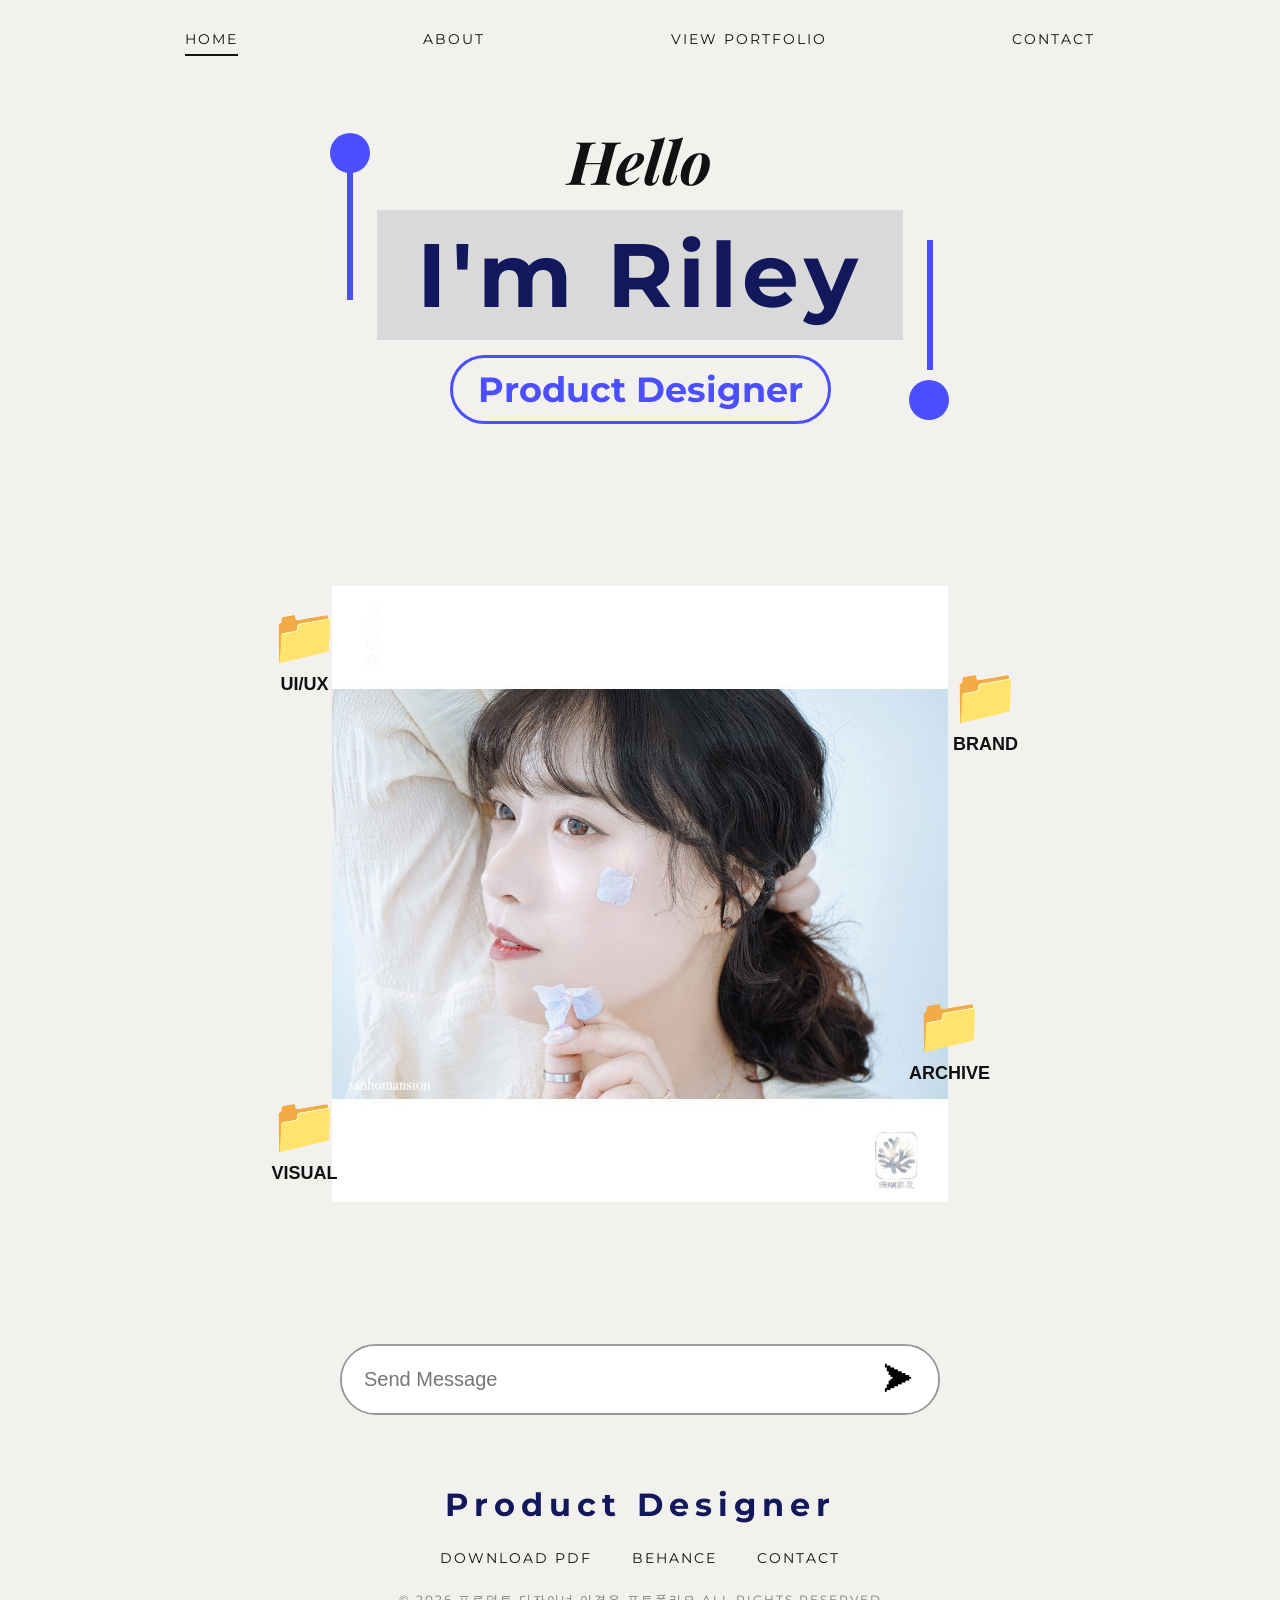
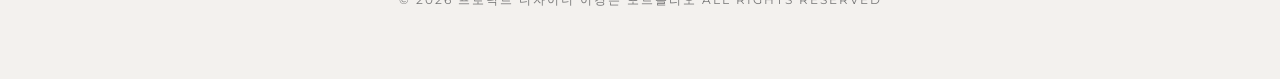
==== index.html @ fd516cf4 "Update index.html" ====
<!-- index.html -->
<!DOCTYPE html>
<html lang="ko">
<head>
    <meta charset="UTF-8" />
    <meta name="viewport" content="width=device-width, initial-scale=1.0"/>
    <title>이경은 Portfolio</title>
    <link rel="stylesheet" href="style.css"/>
</head>
<body>

    <header class="navbar">
        <a href="index.html" class="active">HOME</a>
        <a href="about.html">ABOUT</a>
        <a href="https://fig.page/PcxB1cG" target="_blank" rel="noopener noreferrer">VIEW PORTFOLIO</a>
        <a href="mailto:k.eun2050@gmail.com">CONTACT</a>
    </header>

    <main class="hero">

        <!-- 타이틀 -->
        <section class="title-wrap">
            <!-- 움직이는 데코 -->
            <div class="floating circle left"></div>
            <div class="floating circle right"></div>
            <h2>Hello</h2>

            <div class="motion-wrapper">

                <div class="beauty-motion">
                    <div class="line left-line"></div>
                    <div class="beauty-box">
                        <h1>I'm Riley</h1>
                    </div>
                    <div class="line right-line"></div>
                </div>
            </div>

        <div class="woman-tag">Product Designer</div>
        </section>

    <!-- 메인 이미지 -->
    <section class="image-area">
        <div class=""></div>

        <img src="imgs/kylie.jpeg" alt="Riley" class="main-model"/>

    <!-- 버튼들 -->
        <button class="folder folder1" onclick="location.href='uiux.html'">
            📁 <span>UI/UX</span>
        </button>

      <button class="folder folder2" onclick="location.href='brand.html'">
        📁 <span>BRAND</span>
      </button>

      <button class="folder folder3" onclick="location.href='visual.html'">
        📁 <span>VISUAL</span>
      </button>

      <button class="folder folder4" onclick="location.href='archive.html'">
        📁 <span>ARCHIVE</span>
      </button>
    </section>

    <!-- 메세지 -->
    <div class="message-box">
      <input type="text" placeholder="Send Message"/>
      <button>➤</button>
    </div>

  </main>
  <!-- FOOTER -->
    <footer class="footer">

        <div class="footer-logo">
            Product Designer
        </div>

        <div class="footer-menu">
            <a href="./files/leekyoungeun-design-portfolio2026.pdf" download>DOWNLOAD PDF</a>
            <a href="https://www.behance.net/kyoungeunlee4">BEHANCE</a>
            <a href="mailto:k.eun2050@gmail.com">CONTACT</a>
        </div>

        <p class="copyright">
            © 2026 프로덕트 디자이너 이경은 포트폴리오 ALL RIGHTS RESERVED
        </p>

    </footer>

  <script src="script.js"></script>
</body>
</html>
---- style.css ----
/* style.css */
@import url('https://fonts.googleapis.com/css2?family=Montserrat:wght@300;400;600;700&family=Playfair+Display:wght@600&display=swap');

*{
    margin:0;
    padding:0;
    box-sizing:border-box;
}

body{
    background:#f3f1ee;
    font-family:'Montserrat',sans-serif;
    overflow-x:hidden;
    color:#111;
}

/* =========================
    NAVBAR
========================= */

.navbar{
    width:100%;
    display:flex;
    justify-content:space-around;
    padding:30px 0;
    position:fixed;
    top:0;
    z-index:100;
    background:transparent;
    flex-wrap: nowrap;
    justify-content: space-evenly;
}

.navbar a{
  text-decoration:none;
  color:#111;
  font-size:14px;
  letter-spacing:2px;
  position:relative;
}

.navbar .active::after{
  content:'';
  position:absolute;
  width:100%;
  height:2px;
  background:#111;
  left:0;
  bottom:-8px;
}

/* =========================
    HERO
========================= */

.hero{
    width:100%;
    min-height:100vh;
    padding-top:120px;
    display:flex;
    flex-direction:column;
    align-items:center;
    }

/* =========================
   TITLE
========================= */

.title-wrap{
    position:relative;
    text-align:center;
    }

.title-wrap h2{
    font-family:'Playfair Display',serif;
    font-size:60px;
    font-style:italic;
    margin-bottom:10px;
    }

/* =========================
    MOTION
========================= */

.motion-wrapper{
    position:relative;
    display:flex;
    justify-content:center;
    align-items:center;
    }

.beauty-motion{
    position:relative;
    transition:
    transform .15s linear;
    will-change:transform;
    }

.beauty-box{
  background:#d9d9d9;
  padding:10px 40px;
  position:relative;
  z-index:2;
}

.beauty-box h1{
  font-size:90px;
  color:#12185c;
  letter-spacing:5px;
}

/* 라인 */

.line{
  position:absolute;
  width:6px;
  background:#4b4fff;
  z-index:1;
}

.left-line{
  height:130px;
  left:-30px;
  top:-40px;
}

.right-line{
  height:130px;
  right:-30px;
  top:30px;
}

/* 원 */

.circle{
  width:40px;
  height:40px;
  border-radius:50%;
  background:#4b4fff;
  position:absolute;
  z-index:0;

  animation:floatCircle 4s ease-in-out infinite;
}

.left{
  top:13px;
  left:-47px;
}

.right{
  bottom:4px;
  right:-46px;
}

/* 둥둥 애니메이션 */

@keyframes floatCircle{

  0%{
    transform:translateY(0px);
  }

  50%{
    transform:translateY(-12px);
  }

  100%{
    transform:translateY(0px);
  }
}

.woman-tag{
  margin-top:15px;
  display:inline-block;
  border:3px solid #4b4fff;
  border-radius:40px;
  padding:10px 25px;
  color:#4b4fff;
  font-weight:700;
  font-size:35px;
}

/* =========================
   IMAGE AREA
========================= */

.image-area{
  position:relative;
  margin-top:60px;

  width:700px;
  height:820px;

  display:flex;
  justify-content:center;
  align-items:center;
}

/* 프레임 */

.frame{
  position:absolute;

  width:100%;
  height:100%;

  border:4px solid #111;

  z-index:1;
}

/* 이미지 */

.main-model{
  position:relative;

  width:88%;
  height:88%;

  object-fit:contain;

  z-index:2;

  pointer-events:none;
}

/* =========================
   FOLDER BUTTONS
========================= */

.folder{
  position:absolute;
  background:transparent;
  border:none;
  font-size:55px;
  cursor:pointer;
  transition:0.3s;
  z-index:10;
}

.folder span{
  display:block;
  font-size:18px;
  margin-top:5px;
  color:#111;
  font-weight:600;
}

.folder:hover{
  transform:scale(1.1) rotate(-5deg);
}

/* 위치 */
.folder1{
  top:120px;
  left:-20px;
}

.folder2{
  top:180px;
  right:-30px;
}

.folder3{
  bottom:120px;
  left:-20px;
}

.folder4{
  bottom:220px;
  right:0;
}

/* =========================
   MESSAGE BOX
========================= */

.message-box{
  margin-top:40px;
  width:600px;
  border:2px solid #999;
  border-radius:50px;
  overflow:hidden;
  display:flex;
  background:white;
}

.message-box input{
  flex:1;
  border:none;
  padding:22px;
  font-size:20px;
  outline:none;
}

.message-box button{
  width:80px;
  border:none;
  background:white;
  font-size:30px;
  cursor:pointer;
}

/* =========================
   BOTTOM SPACE
========================= */

.bottom-space{
  height:180px;
}

/* =========================
   FOOTER
========================= */

.footer{
  width:100%;
  padding:70px 30px;
  /*border-top:1px solid #d7d7d7;
  background:#ece9e4;*/

  display:flex;
  flex-direction:column;
  align-items:center;
  justify-content:center;

  gap:25px;
}

.footer-logo{
  font-size:32px;
  font-weight:700;
  letter-spacing:6px;
  color:#12185c;
}

.footer-menu{
  display:flex;
  gap:40px;
}

.footer-menu a{
  text-decoration:none;
  color:#111;
  font-size:14px;
  letter-spacing:2px;
  transition:.3s;
}

.footer-menu a:hover{
  color:#4b4fff;
}

.copyright{
  font-size:12px;
  letter-spacing:2px;
  color:#777;
}


/* =========================
   MOBILE
========================= */

@media(max-width:768px){

  .beauty-box h1{
    font-size:50px;
  }

  .woman-tag{
    font-size:22px;
  }

  .image-area{
    width:95%;
    height:750px;
  }

  .main-model{
    width:90%;
  }

  .message-box{
    width:90%;
  }

  .folder{
    font-size:42px;
  }

  .folder span{
    font-size:14px;
  }
    .footer-logo{
    font-size:22px;
    text-align:center;
  }

  .footer-menu{
    flex-direction:column;
    gap:15px;
    align-items:center;
  }

  .bottom-space{
    height:120px;
  }
}
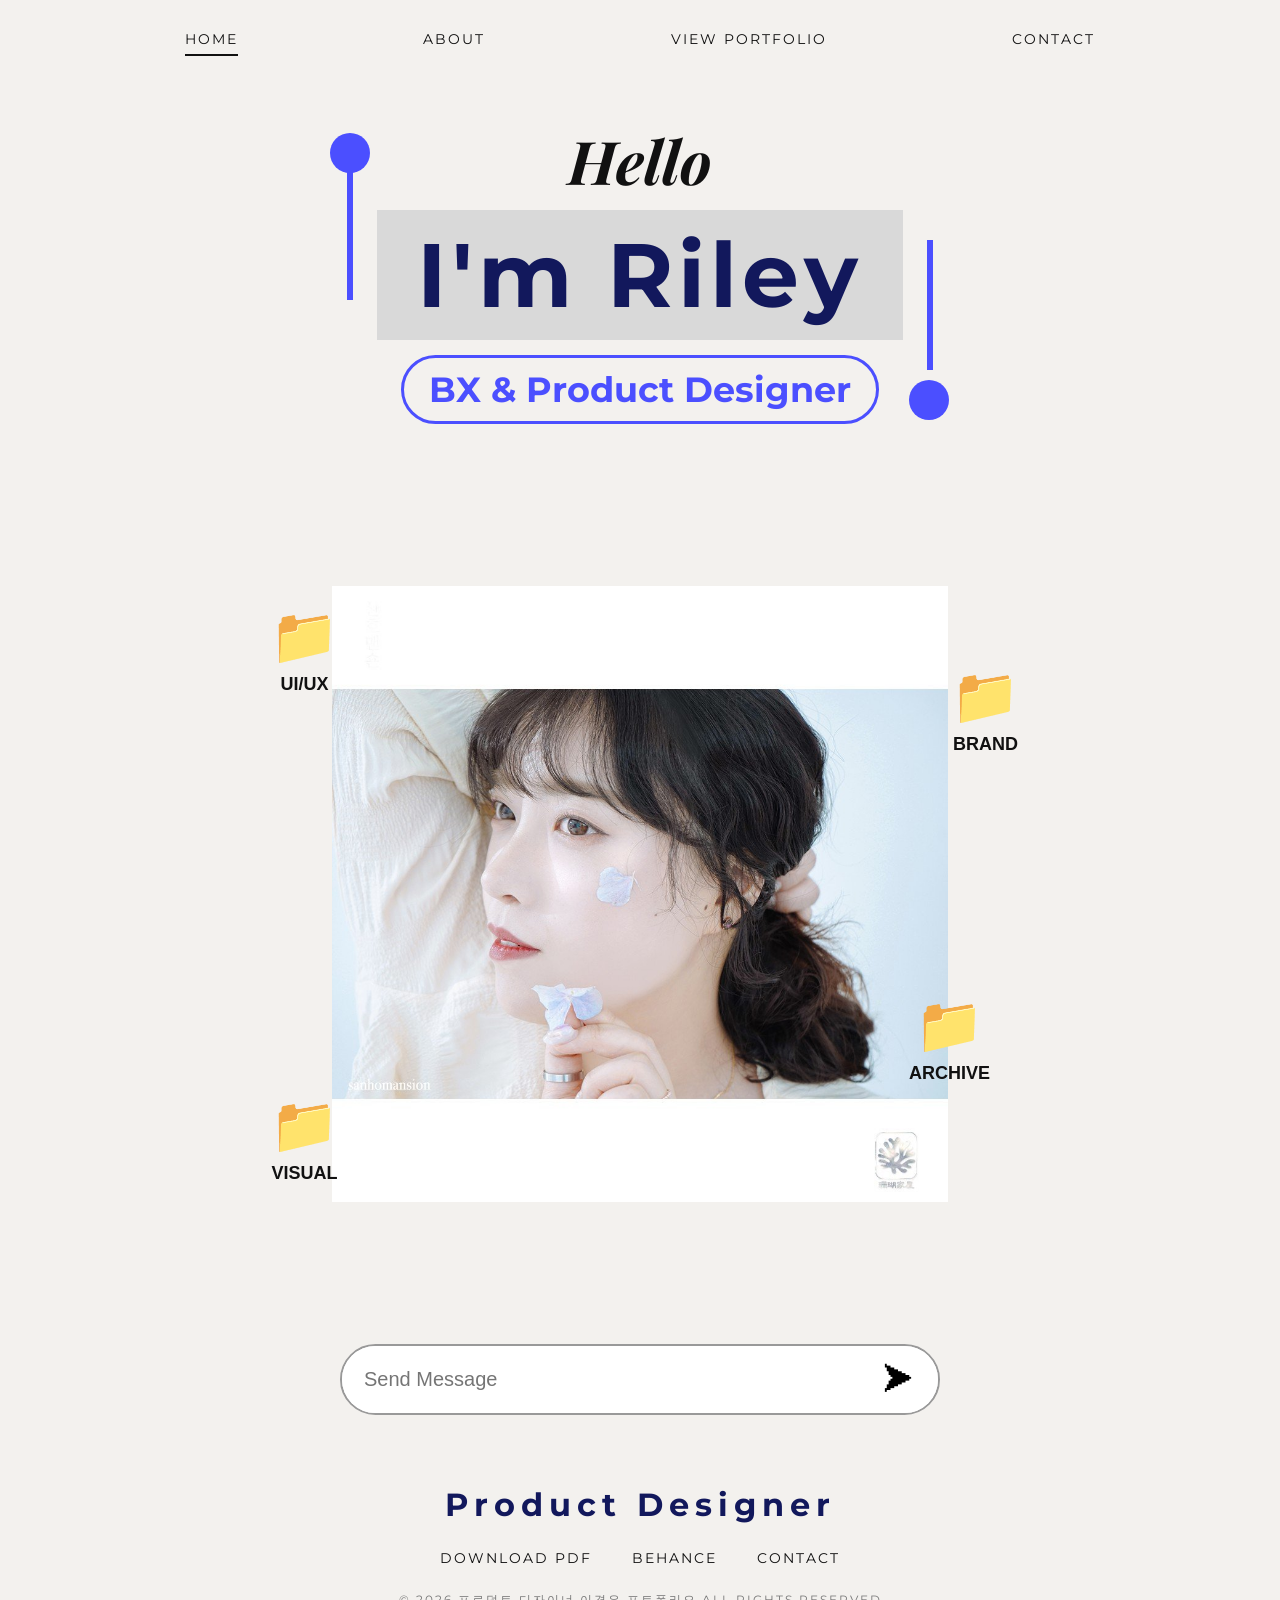
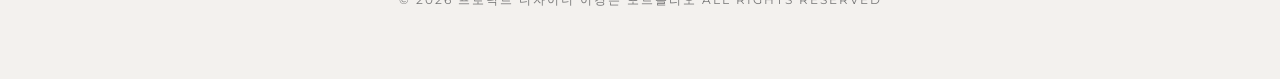
==== commit f5e08229: "Update index.html" ====
--- a/index.html
+++ b/index.html
@@ -36,7 +36,7 @@
                 </div>
             </div>
 
-        <div class="woman-tag">Product Designer</div>
+        <div class="woman-tag">BX & Product Designer</div>
         </section>
 
     <!-- 메인 이미지 -->
@@ -78,7 +78,7 @@
         </div>
 
         <div class="footer-menu">
-            <a href="./files/leekyoungeun-design-portfolio2026.pdf" download>DOWNLOAD PDF</a>
+            <a href="files/leekyoungeun-design-portfolio2026.pdf" download>DOWNLOAD PDF</a>
             <a href="https://www.behance.net/kyoungeunlee4">BEHANCE</a>
             <a href="mailto:k.eun2050@gmail.com">CONTACT</a>
         </div>
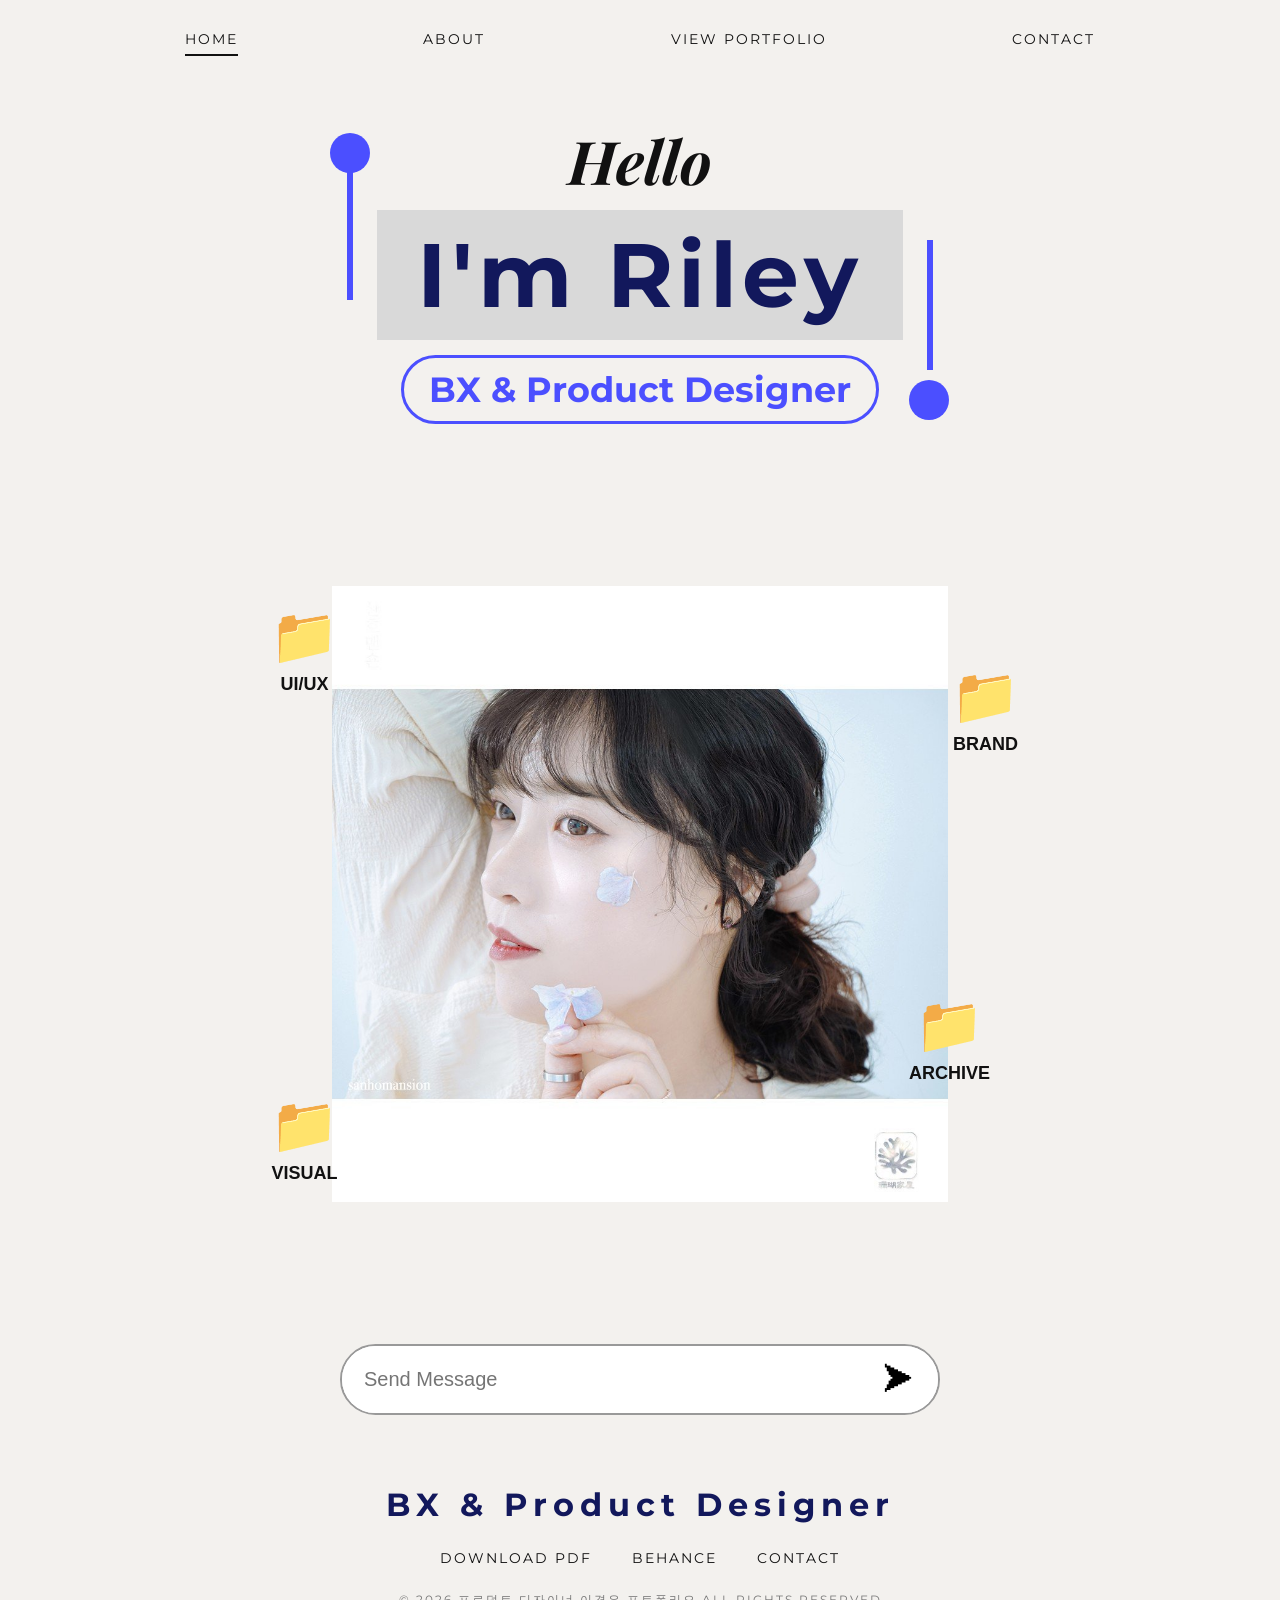
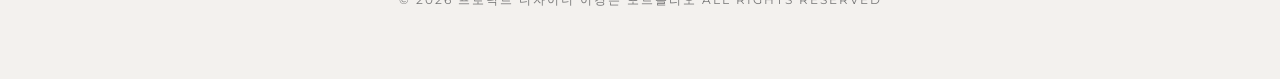
==== commit 270bde9a: "Update index.html" ====
--- a/index.html
+++ b/index.html
@@ -74,7 +74,7 @@
     <footer class="footer">
 
         <div class="footer-logo">
-            Product Designer
+            BX & Product Designer
         </div>
 
         <div class="footer-menu">
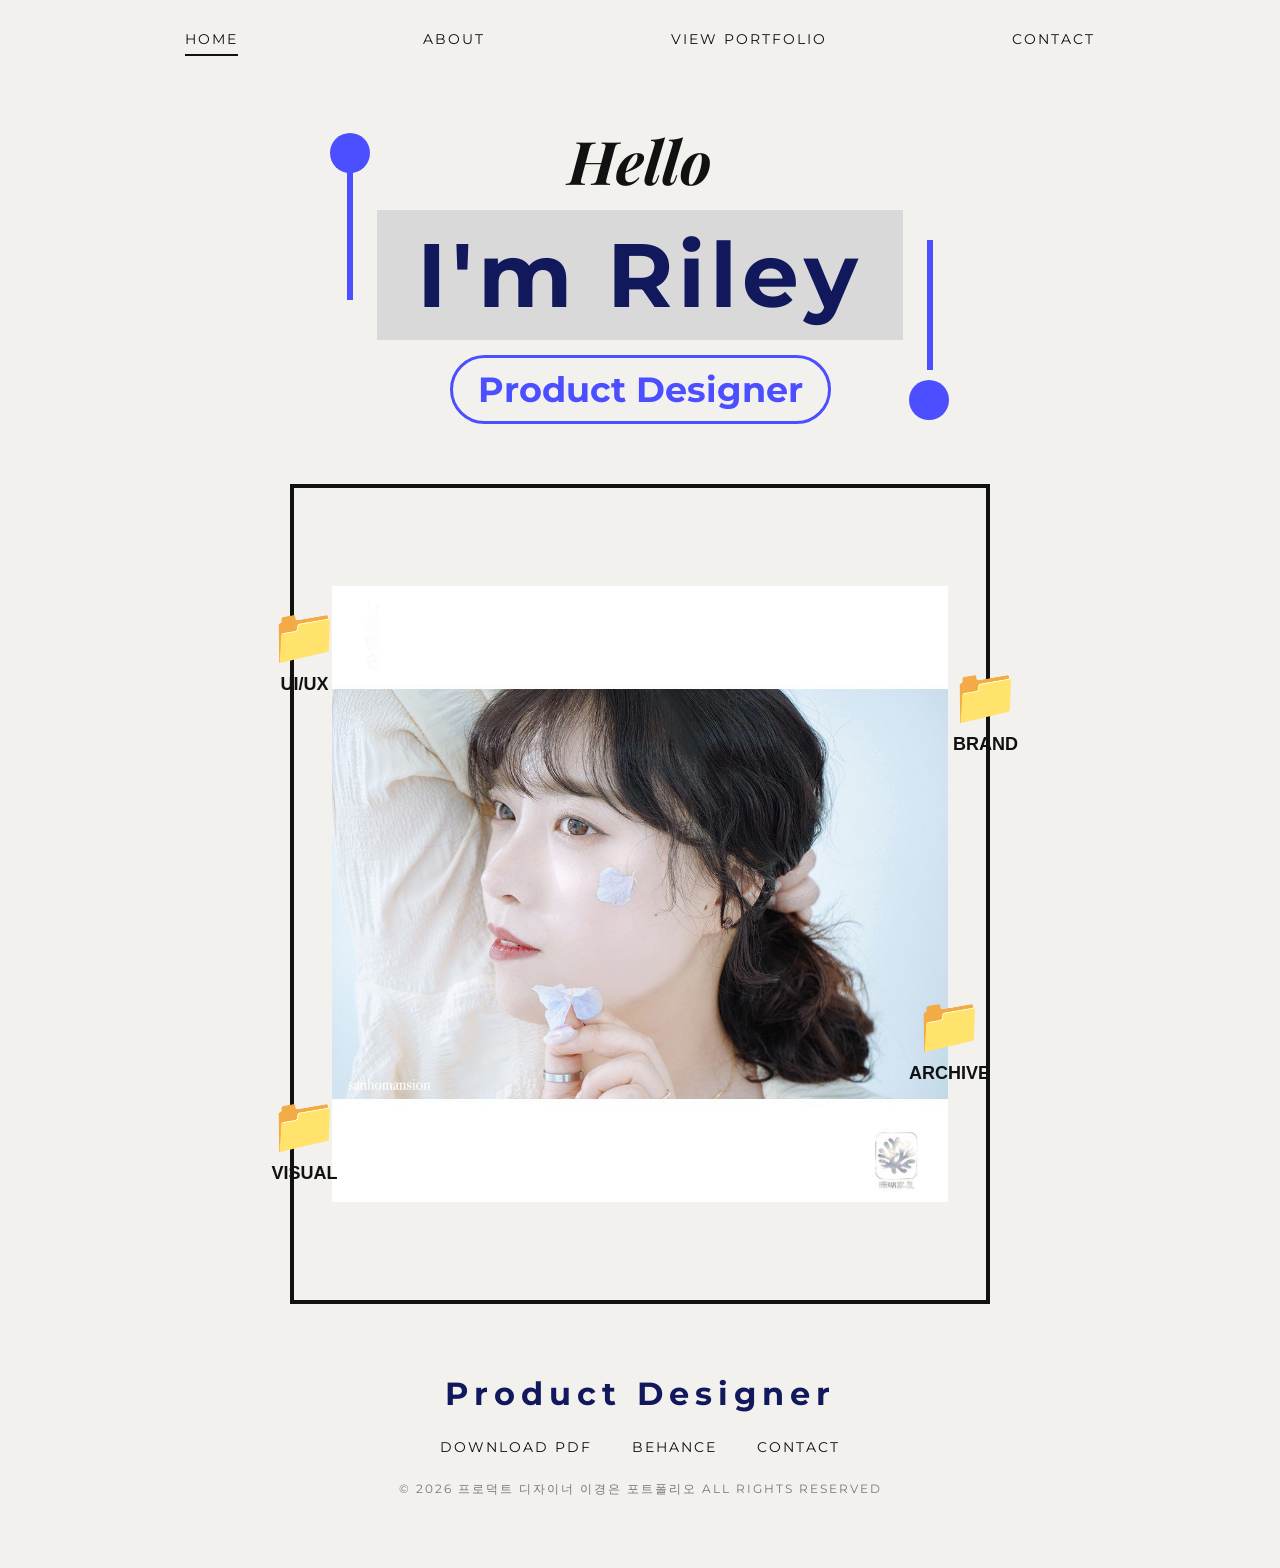
==== commit 14f61b6f: "Update index.html" ====
--- a/index.html
+++ b/index.html
@@ -1,94 +1,97 @@
 <!-- index.html -->
 <!DOCTYPE html>
 <html lang="ko">
+
 <head>
-    <meta charset="UTF-8" />
-    <meta name="viewport" content="width=device-width, initial-scale=1.0"/>
-    <title>이경은 Portfolio</title>
-    <link rel="stylesheet" href="style.css"/>
+  <meta charset="UTF-8" />
+  <meta name="viewport" content="width=device-width, initial-scale=1.0" />
+  <title>Riley. lee</title>
+  <link rel="stylesheet" href="style.css" />
 </head>
+
 <body>
 
-    <header class="navbar">
-        <a href="index.html" class="active">HOME</a>
-        <a href="about.html">ABOUT</a>
-        <a href="https://fig.page/PcxB1cG" target="_blank" rel="noopener noreferrer">VIEW PORTFOLIO</a>
-        <a href="mailto:k.eun2050@gmail.com">CONTACT</a>
-    </header>
+  <header class="navbar">
+    <a href="index.html" class="active">HOME</a>
+    <a href="about.html">ABOUT</a>
+    <a href="https://fig.page/PcxB1cG" target="_blank" rel="noopener noreferrer">VIEW PORTFOLIO</a>
+    <a href="mailto:k.eun2050@gmail.com">CONTACT</a>
+  </header>
 
-    <main class="hero">
+  <main class="hero">
 
-        <!-- 타이틀 -->
-        <section class="title-wrap">
-            <!-- 움직이는 데코 -->
-            <div class="floating circle left"></div>
-            <div class="floating circle right"></div>
-            <h2>Hello</h2>
+    <!-- 타이틀 -->
+    <section class="title-wrap">
+      <!-- 움직이는 데코 -->
+      <div class="floating circle left"></div>
+      <div class="floating circle right"></div>
+      <h2>Hello</h2>
 
-            <div class="motion-wrapper">
+      <div class="motion-wrapper">
 
-                <div class="beauty-motion">
-                    <div class="line left-line"></div>
-                    <div class="beauty-box">
-                        <h1>I'm Riley</h1>
-                    </div>
-                    <div class="line right-line"></div>
-                </div>
-            </div>
+        <div class="beauty-motion">
+          <div class="line left-line"></div>
+          <div class="beauty-box">
+            <h1>I'm Riley</h1>
+          </div>
+          <div class="line right-line"></div>
+        </div>
+      </div>
 
-        <div class="woman-tag">BX & Product Designer</div>
-        </section>
+      <div class="woman-tag">Product Designer</div>
+    </section>
 
     <!-- 메인 이미지 -->
     <section class="image-area">
-        <div class=""></div>
+      <div class="frame"></div>
 
-        <img src="imgs/kylie.jpeg" alt="Riley" class="main-model"/>
+      <img src="imgs/kylie.jpeg" alt="Riley" class="main-model" />
 
-    <!-- 버튼들 -->
-        <button class="folder folder1" onclick="location.href='uiux.html'">
-            📁 <span>UI/UX</span>
-        </button>
+      <!-- 버튼들 -->
+      <button class="folder folder1" onclick="location.href='sub.html'">
+        📁 <span>UI/UX</span>
+      </button>
 
-      <button class="folder folder2" onclick="location.href='brand.html'">
+      <button class="folder folder2" onclick="location.href='#'">
         📁 <span>BRAND</span>
       </button>
 
-      <button class="folder folder3" onclick="location.href='visual.html'">
+      <button class="folder folder3" onclick="location.href='#'">
         📁 <span>VISUAL</span>
       </button>
 
-      <button class="folder folder4" onclick="location.href='archive.html'">
+      <button class="folder folder4" onclick="location.href='#'">
         📁 <span>ARCHIVE</span>
       </button>
     </section>
 
-    <!-- 메세지 -->
+    <!-- 메세지 
     <div class="message-box">
-      <input type="text" placeholder="Send Message"/>
+      <input type="text" placeholder="Send Message" />
       <button>➤</button>
-    </div>
+    </div>-->
 
   </main>
   <!-- FOOTER -->
-    <footer class="footer">
+  <footer class="footer">
 
-        <div class="footer-logo">
-            BX & Product Designer
-        </div>
+    <div class="footer-logo">
+      Product Designer
+    </div>
 
-        <div class="footer-menu">
-            <a href="files/leekyoungeun-design-portfolio2026.pdf" download>DOWNLOAD PDF</a>
-            <a href="https://www.behance.net/kyoungeunlee4">BEHANCE</a>
-            <a href="mailto:k.eun2050@gmail.com">CONTACT</a>
-        </div>
+    <div class="footer-menu">
+      <a href="./files/portfolio.pdf" download>DOWNLOAD PDF</a>
+      <a href="https://www.behance.net/kyoungeunlee4">BEHANCE</a>
+      <a href="mailto:k.eun2050@gmail.com">CONTACT</a>
+    </div>
 
-        <p class="copyright">
-            © 2026 프로덕트 디자이너 이경은 포트폴리오 ALL RIGHTS RESERVED
-        </p>
+    <p class="copyright">
+      © 2026 프로덕트 디자이너 이경은 포트폴리오 ALL RIGHTS RESERVED
+    </p>
 
-    </footer>
+  </footer>
 
   <script src="script.js"></script>
 </body>
+
 </html>
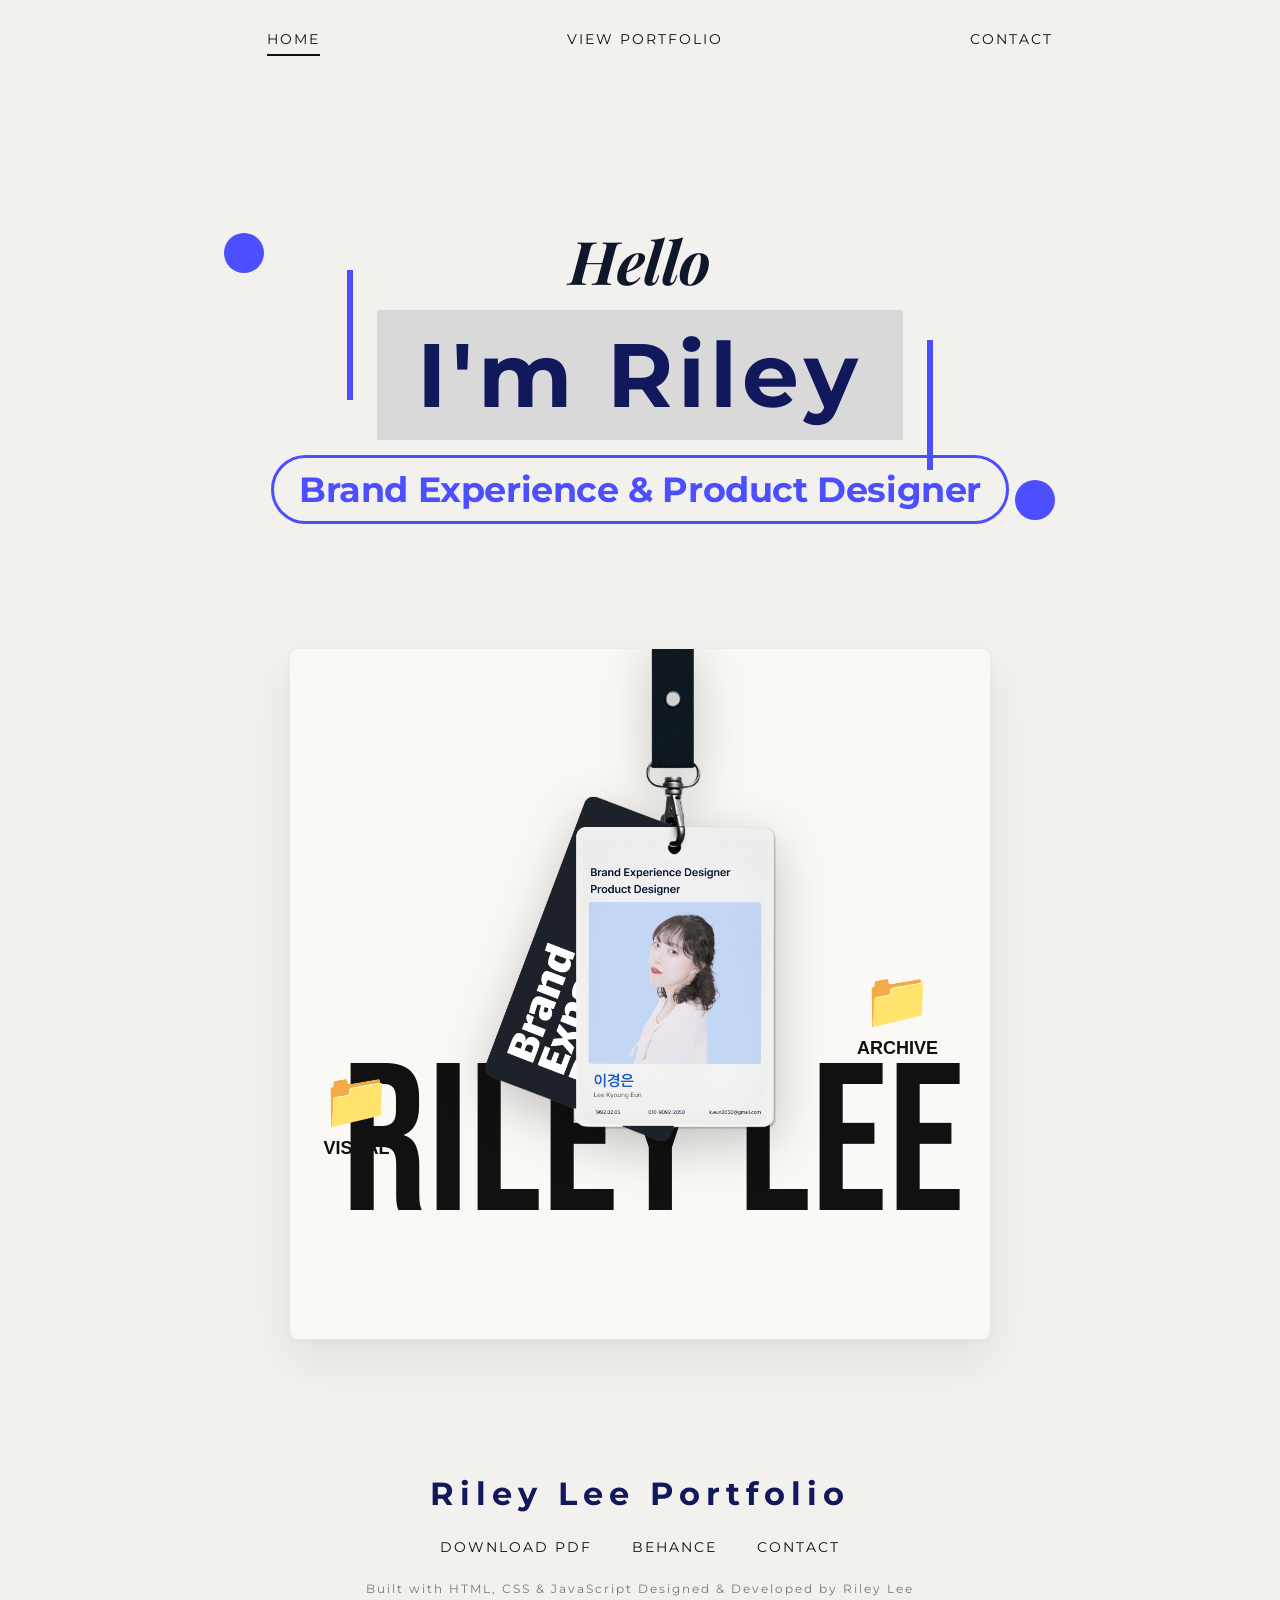
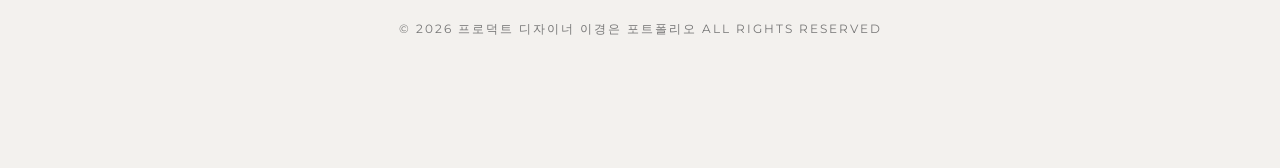
==== commit 162d078b: "Update index.html" ====
--- a/index.html
+++ b/index.html
@@ -6,14 +6,18 @@
   <meta charset="UTF-8" />
   <meta name="viewport" content="width=device-width, initial-scale=1.0" />
   <title>Riley. lee</title>
+  <link
+    href="https://fonts.googleapis.com/css2?family=Bebas+Neue&family=Montserrat:wght@500;600;700;800;900&family=Noto+Sans+KR:wght@300;400;500;600;700;800;900&display=swap"
+    rel="stylesheet">
   <link rel="stylesheet" href="style.css" />
+  <link rel="stylesheet" href="about.css">
 </head>
 
 <body>
 
   <header class="navbar">
     <a href="index.html" class="active">HOME</a>
-    <a href="about.html">ABOUT</a>
+    <!--<a href="about.html">ABOUT</a>-->
     <a href="https://fig.page/PcxB1cG" target="_blank" rel="noopener noreferrer">VIEW PORTFOLIO</a>
     <a href="mailto:k.eun2050@gmail.com">CONTACT</a>
   </header>
@@ -38,34 +42,49 @@
         </div>
       </div>
 
-      <div class="woman-tag">Product Designer</div>
+      <div class="woman-tag">Brand Experience & Product Designer</div>
     </section>
 
     <!-- 메인 이미지 -->
     <section class="image-area">
-      <div class="frame"></div>
+      <!-- Main Poster Canvas -->
+      <main class="page-container">
+        <div class="poster-card">
 
-      <img src="imgs/kylie.jpeg" alt="Riley" class="main-model" />
+          <!-- Top Section: Lanyard Badge Card Image (Interactive Hover Motion) -->
+          <div class="card-wrapper">
+            <div class="card-image-box" id="tiltCard">
+              <img src="imgs/lanyard_card_badge.png" alt="RILEY LEE Pass Card" class="card-img">
+            </div>
+          </div>
+          <!-- Main Title: RILEY LEE (Overlapped by Card) -->
+          <header class="poster-header">
+            <h1 class="brand-title">RILEY LEE</h1>
+          </header>
+          <!-- Main Content Image Section -->
+          <section class="about-image-section">
+            <!-- 버튼들 -->
+            <button class="folder folder1" onclick="location.href='uiux.html'">
+              📁 <span>UI/UX</span>
+            </button>
 
-      <!-- 버튼들 -->
-      <button class="folder folder1" onclick="location.href='sub.html'">
-        📁 <span>UI/UX</span>
-      </button>
+            <button class="folder folder2" onclick="location.href='brand.html'">
+              📁 <span>BRAND</span>
+            </button>
 
-      <button class="folder folder2" onclick="location.href='#'">
-        📁 <span>BRAND</span>
-      </button>
+            <button class="folder folder3" onclick="location.href='visual.html'">
+              📁 <span>VISUAL</span>
+            </button>
 
-      <button class="folder folder3" onclick="location.href='#'">
-        📁 <span>VISUAL</span>
-      </button>
+            <button class="folder folder4" onclick="location.href='archive.html'">
+              📁 <span>ARCHIVE</span>
+            </button>
+          </section>
+        </div>
+      </main>
 
-      <button class="folder folder4" onclick="location.href='#'">
-        📁 <span>ARCHIVE</span>
-      </button>
-    </section>
 
-    <!-- 메세지 
+      <!-- 메세지 
     <div class="message-box">
       <input type="text" placeholder="Send Message" />
       <button>➤</button>
@@ -76,7 +95,7 @@
   <footer class="footer">
 
     <div class="footer-logo">
-      Product Designer
+      Riley Lee Portfolio
     </div>
 
     <div class="footer-menu">
@@ -84,6 +103,9 @@
       <a href="https://www.behance.net/kyoungeunlee4">BEHANCE</a>
       <a href="mailto:k.eun2050@gmail.com">CONTACT</a>
     </div>
+    <p class="copyright">
+      Built with HTML, CSS & JavaScript Designed & Developed by Riley Lee
+    </p>
 
     <p class="copyright">
       © 2026 프로덕트 디자이너 이경은 포트폴리오 ALL RIGHTS RESERVED
@@ -92,6 +114,7 @@
   </footer>
 
   <script src="script.js"></script>
+  <script src="about.js"></script>
 </body>
 
 </html>
--- a/about.css
+++ b/about.css
@@ -0,0 +1,184 @@
+/* ==========================================================================
+   BORCELLE ABOUT ME - MODERN MODERNIST EDITORIAL POSTER (PRETENDARD)
+   ========================================================================== */
+:root {
+    --bg-canvas: #FAF9F6;
+    --color-text: #0f172a;
+
+    --poster-width: 880px;
+    --color-primary: #1d4ed8;
+}
+
+/* Reset & Base */
+* {
+    box-sizing: border-box;
+    margin: 0;
+    padding: 0;
+}
+
+body {
+    background-color: #f3f1ee;
+    color: var(--color-text);
+    min-height: 100vh;
+    padding-top: 100px;
+    padding-bottom: 60px;
+    padding-left: 20px;
+    padding-right: 20px;
+    -webkit-font-smoothing: antialiased;
+    -moz-osx-font-smoothing: grayscale;
+    letter-spacing: -0.025em;
+}
+
+/* ==========================================================================
+   POSTER CANVAS
+   ========================================================================== */
+.page-container {
+    display: flex;
+    justify-content: center;
+    align-items: flex-start;
+    width: 100%;
+}
+
+.poster-card {
+    width: 100%;
+    max-width: var(--poster-width);
+    background-color: var(--bg-canvas);
+    position: relative;
+    display: flex;
+    flex-direction: column;
+    align-items: center;
+    padding: 0 52px 60px 52px;
+    box-shadow: 0 20px 50px rgba(0, 0, 0, 0.07), 0 2px 10px rgba(0, 0, 0, 0.03);
+    border-radius: 8px;
+    overflow: hidden;
+}
+
+/* ==========================================================================
+   TOP LANYARD BADGE CARD (OVERLAPPING PNG IMAGE)
+   ========================================================================== */
+.card-wrapper {
+    position: relative;
+    z-index: 20;
+    width: 100%;
+    display: flex;
+    justify-content: center;
+    margin-top: -10px;
+    margin-bottom: -115px;
+}
+
+.card-image-box {
+    position: relative;
+    max-width: 370px;
+    width: 100%;
+    display: flex;
+    justify-content: center;
+    cursor: pointer;
+    will-change: transform;
+}
+
+.card-img {
+    width: 100%;
+    height: auto;
+    display: block;
+    object-fit: contain;
+    filter: drop-shadow(0 15px 25px rgba(0, 0, 0, 0.22));
+}
+
+/* ==========================================================================
+   MAIN BRAND TITLE: RILEY LEE
+   ========================================================================== */
+.poster-header {
+    position: relative;
+    z-index: 10;
+    width: 100%;
+    text-align: center;
+    margin-top: 0;
+    margin-bottom: 36px;
+}
+
+.brand-title {
+    font-family: 'Bebas Neue', sans-serif !important;
+    font-size: 210px !important;
+    line-height: 0.82;
+    font-weight: 400;
+    letter-spacing: 1px;
+    color: #111111;
+    text-transform: uppercase;
+    margin: 0;
+    padding: 0;
+    display: block;
+    text-align: center;
+    white-space: nowrap;
+    width: 100%;
+}
+
+/* ==========================================================================
+   ABOUT IMAGE SECTION (02.png)
+   ========================================================================== */
+.about-image-section {
+    width: 100%;
+    position: relative;
+    z-index: 15;
+    display: flex;
+    justify-content: center;
+    align-items: center;
+    margin-top: 10px;
+}
+
+.about-poster-img {
+    width: 100%;
+    height: auto;
+    display: block;
+    object-fit: contain;
+    border-radius: 4px;
+}
+
+.about-content {
+    width: 100%;
+    position: relative;
+    z-index: 15;
+    text-transform: none;
+}
+
+.intro-block {
+    margin-bottom: 48px;
+}
+
+
+/* ==========================================================================
+   RESPONSIVE DESIGN
+   ========================================================================== */
+@media (max-width: 820px) {
+    body {
+        padding: 80px 12px 40px 12px;
+    }
+
+    .poster-card {
+        padding: 0 24px 40px 24px;
+    }
+
+    .brand-title {
+        font-size: 120px !important;
+    }
+
+    .card-wrapper {
+        margin-bottom: -65px;
+    }
+
+    .card-image-box {
+        max-width: 280px;
+    }
+
+    .info-grid {
+        grid-template-columns: 1fr;
+        gap: 36px;
+    }
+
+    .intro-title {
+        font-size: 34px;
+    }
+
+    .intro-subtitle {
+        font-size: 19px;
+    }
+}
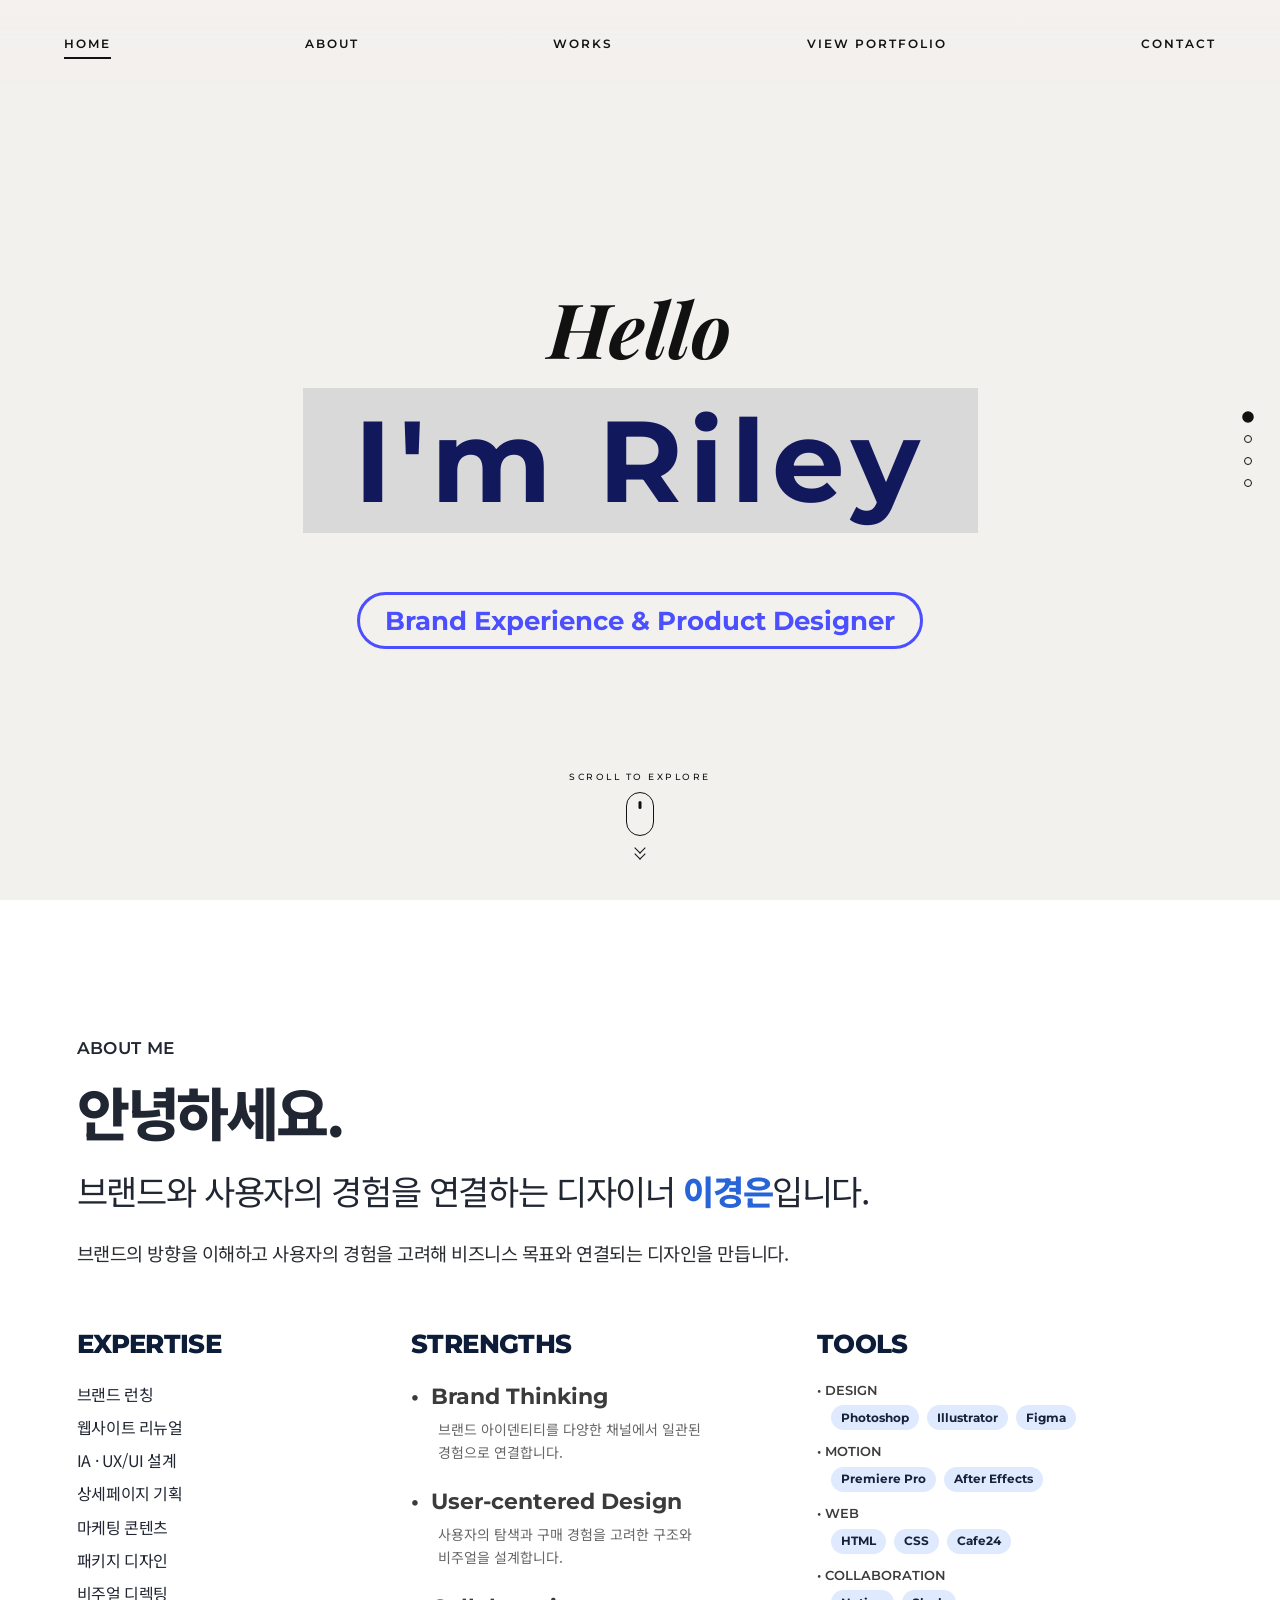
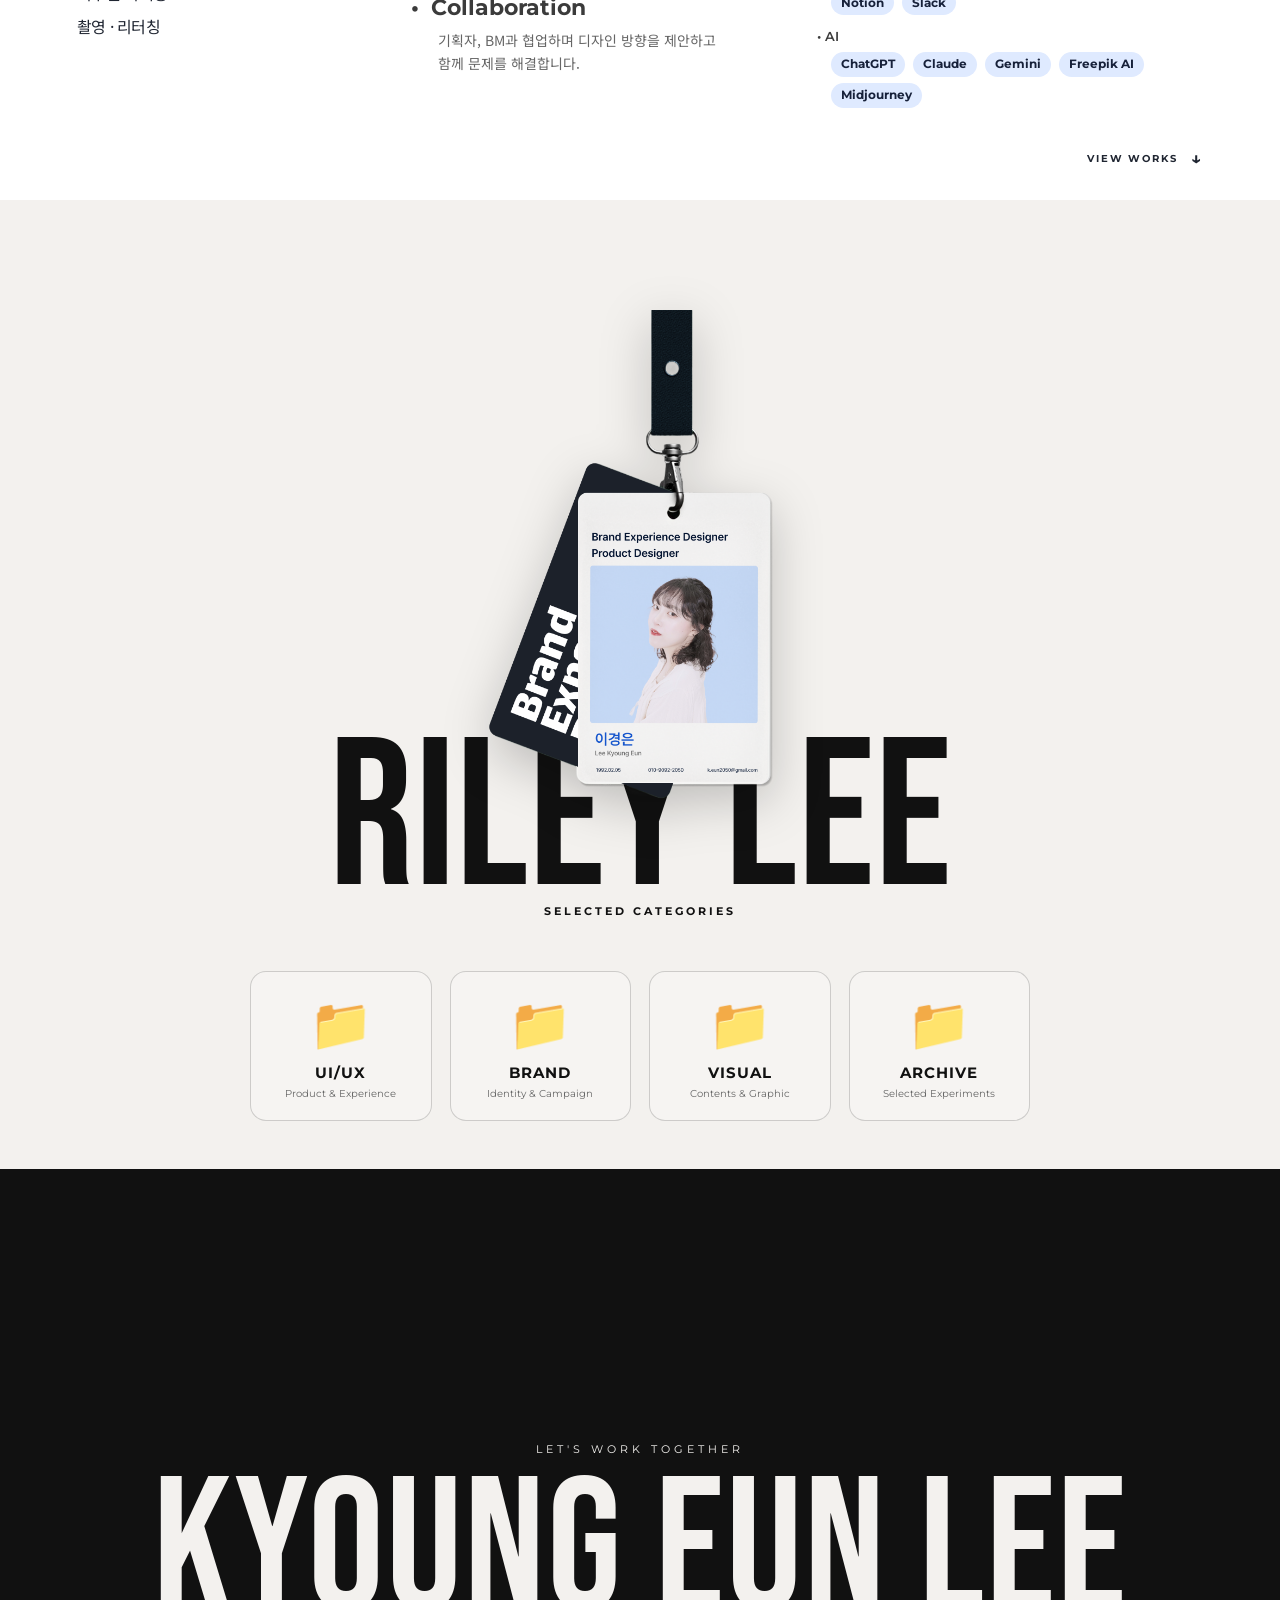
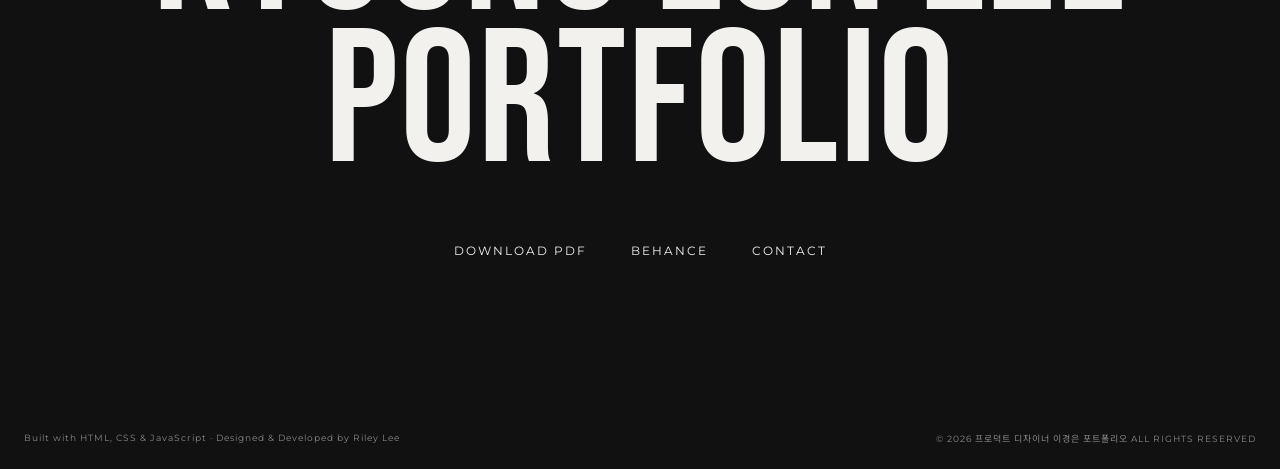
==== commit 6ddfef46: "Add files via upload" ====
--- a/index.html
+++ b/index.html
@@ -1,120 +1,213 @@
-<!-- index.html -->
 <!DOCTYPE html>
 <html lang="ko">
 
 <head>
   <meta charset="UTF-8" />
   <meta name="viewport" content="width=device-width, initial-scale=1.0" />
-  <title>Riley. lee</title>
+  <title>Riley Lee Portfolio</title>
   <link
-    href="https://fonts.googleapis.com/css2?family=Bebas+Neue&family=Montserrat:wght@500;600;700;800;900&family=Noto+Sans+KR:wght@300;400;500;600;700;800;900&display=swap"
+    href="https://fonts.googleapis.com/css2?family=Bebas+Neue&family=Montserrat:wght@300;400;500;600;700;800;900&family=Noto+Sans+KR:wght@300;400;500;600;700;800;900&family=Playfair+Display:ital,wght@1,600&display=swap"
     rel="stylesheet">
   <link rel="stylesheet" href="style.css" />
-  <link rel="stylesheet" href="about.css">
 </head>
 
 <body>
-
   <header class="navbar">
-    <a href="index.html" class="active">HOME</a>
-    <!--<a href="about.html">ABOUT</a>-->
+    <a href="#home" class="nav-link active">HOME</a>
+    <a href="#about" class="nav-link">ABOUT</a>
+    <a href="#works" class="nav-link">WORKS</a>
     <a href="https://fig.page/PcxB1cG" target="_blank" rel="noopener noreferrer">VIEW PORTFOLIO</a>
-    <a href="mailto:k.eun2050@gmail.com">CONTACT</a>
+    <a href="#contact" class="nav-link">CONTACT</a>
   </header>
 
-  <main class="hero">
-
-    <!-- 타이틀 -->
-    <section class="title-wrap">
-      <!-- 움직이는 데코 -->
-      <div class="floating circle left"></div>
-      <div class="floating circle right"></div>
-      <h2>Hello</h2>
-
-      <div class="motion-wrapper">
-
-        <div class="beauty-motion">
-          <div class="line left-line"></div>
-          <div class="beauty-box">
-            <h1>I'm Riley</h1>
-          </div>
-          <div class="line right-line"></div>
-        </div>
-      </div>
-
-      <div class="woman-tag">Brand Experience & Product Designer</div>
+  <nav class="section-dots" aria-label="페이지 이동">
+    <a href="#home" class="dot active" aria-label="홈으로 이동"></a>
+    <a href="#about" class="dot" aria-label="소개로 이동"></a>
+    <a href="#works" class="dot" aria-label="작업 목록으로 이동"></a>
+    <a href="#contact" class="dot" aria-label="연락처로 이동"></a>
+  </nav>
+
+  <main class="snap-container">
+    <section class="snap-section intro-section" id="home" data-section="home">
+      <div class="title-wrap">
+        <h2>Hello</h2>
+
+        <div class="motion-wrapper">
+          <div class="beauty-motion">
+
+            <div class="beauty-box">
+              <h1>I'm Riley</h1>
+            </div>
+
+          </div>
+        </div>
+
+        <div class="woman-tag">Brand Experience &amp; Product Designer</div>
+      </div>
+
+      <a href="#about" class="scroll-cue" aria-label="작업 보기">
+        <span class="scroll-text">SCROLL TO EXPLORE</span>
+
+        <div class="mouse-icon">
+          <span class="mouse-wheel"></span>
+        </div>
+
+        <div class="scroll-arrows">
+          <span></span>
+          <span></span>
+        </div>
+      </a>
     </section>
 
-    <!-- 메인 이미지 -->
-    <section class="image-area">
-      <!-- Main Poster Canvas -->
-      <main class="page-container">
-        <div class="poster-card">
-
-          <!-- Top Section: Lanyard Badge Card Image (Interactive Hover Motion) -->
-          <div class="card-wrapper">
-            <div class="card-image-box" id="tiltCard">
-              <img src="imgs/lanyard_card_badge.png" alt="RILEY LEE Pass Card" class="card-img">
-            </div>
-          </div>
-          <!-- Main Title: RILEY LEE (Overlapped by Card) -->
-          <header class="poster-header">
-            <h1 class="brand-title">RILEY LEE</h1>
-          </header>
-          <!-- Main Content Image Section -->
-          <section class="about-image-section">
-            <!-- 버튼들 -->
-            <button class="folder folder1" onclick="location.href='uiux.html'">
-              📁 <span>UI/UX</span>
-            </button>
-
-            <button class="folder folder2" onclick="location.href='brand.html'">
-              📁 <span>BRAND</span>
-            </button>
-
-            <button class="folder folder3" onclick="location.href='visual.html'">
-              📁 <span>VISUAL</span>
-            </button>
-
-            <button class="folder folder4" onclick="location.href='archive.html'">
-              📁 <span>ARCHIVE</span>
-            </button>
-          </section>
-        </div>
-      </main>
-
-
-      <!-- 메세지 
-    <div class="message-box">
-      <input type="text" placeholder="Send Message" />
-      <button>➤</button>
-    </div>-->
-
+
+    <section class="snap-section about-section" id="about" data-section="about">
+      <div class="about-inner">
+        <p class="about-eyebrow">ABOUT ME</p>
+
+        <div class="about-intro">
+          <h2>안녕하세요.</h2>
+          <p class="about-main-copy">
+            브랜드와 사용자의 경험을 연결하는 디자이너 <strong>이경은</strong>입니다.
+          </p>
+          <p class="about-sub-copy">
+            브랜드의 방향을 이해하고 사용자의 경험을 고려해 비즈니스 목표와 연결되는 디자인을 만듭니다.
+          </p>
+        </div>
+
+        <div class="about-grid">
+          <div class="about-column">
+            <h3>EXPERTISE</h3>
+            <ul class="expertise-list">
+              <li>브랜드 런칭</li>
+              <li>웹사이트 리뉴얼</li>
+              <li>IA · UX/UI 설계</li>
+              <li>상세페이지 기획</li>
+              <li>마케팅 콘텐츠</li>
+              <li>패키지 디자인</li>
+              <li>비주얼 디렉팅</li>
+              <li>촬영 · 리터칭</li>
+            </ul>
+          </div>
+
+          <div class="about-column strengths-column">
+            <h3>STRENGTHS</h3>
+
+            <div class="strength-item">
+              <h4><span>•</span> Brand Thinking</h4>
+              <p>브랜드 아이덴티티를 다양한 채널에서 일관된 경험으로 연결합니다.</p>
+            </div>
+
+            <div class="strength-item">
+              <h4><span>•</span> User-centered Design</h4>
+              <p>사용자의 탐색과 구매 경험을 고려한 구조와 비주얼을 설계합니다.</p>
+            </div>
+
+            <div class="strength-item">
+              <h4><span>•</span> Collaboration</h4>
+              <p>기획자, BM과 협업하며 디자인 방향을 제안하고 함께 문제를 해결합니다.</p>
+            </div>
+          </div>
+
+          <div class="about-column">
+            <h3>TOOLS</h3>
+
+            <div class="tool-group">
+              <p>• DESIGN</p>
+              <div class="tool-tags">
+                <span>Photoshop</span><span>Illustrator</span><span>Figma</span>
+              </div>
+            </div>
+
+            <div class="tool-group">
+              <p>• MOTION</p>
+              <div class="tool-tags">
+                <span>Premiere Pro</span><span>After Effects</span>
+              </div>
+            </div>
+
+            <div class="tool-group">
+              <p>• WEB</p>
+              <div class="tool-tags">
+                <span>HTML</span><span>CSS</span><span>Cafe24</span>
+              </div>
+            </div>
+
+            <div class="tool-group">
+              <p>• COLLABORATION</p>
+              <div class="tool-tags">
+                <span>Notion</span><span>Slack</span>
+              </div>
+            </div>
+
+            <div class="tool-group">
+              <p>• AI</p>
+              <div class="tool-tags">
+                <span>ChatGPT</span><span>Claude</span><span>Gemini</span><span>Freepik AI</span><span>Midjourney</span>
+              </div>
+            </div>
+          </div>
+        </div>
+
+        <a href="#works" class="about-next">VIEW WORKS <span>↓</span></a>
+      </div>
+    </section>
+
+    <section class="snap-section works-section" id="works" data-section="works">
+      <div class="poster-card">
+        <div class="card-wrapper">
+          <div class="card-image-box" id="tiltCard">
+            <img src="imgs/lanyard_card_badge.png" alt="Riley Lee pass card" class="card-img">
+          </div>
+        </div>
+
+        <header class="poster-header">
+          <h1 class="brand-title">RILEY LEE</h1>
+          <p class="section-label">SELECTED CATEGORIES</p>
+        </header>
+
+        <div class="folder-grid">
+          <a class="folder" href="uiux.html">
+            <span class="folder-icon">📁</span>
+            <strong>UI/UX</strong>
+            <small>Product &amp; Experience</small>
+          </a>
+          <a class="folder" href="brand.html">
+            <span class="folder-icon">📁</span>
+            <strong>BRAND</strong>
+            <small>Identity &amp; Campaign</small>
+          </a>
+          <a class="folder" href="visual.html">
+            <span class="folder-icon">📁</span>
+            <strong>VISUAL</strong>
+            <small>Contents &amp; Graphic</small>
+          </a>
+          <a class="folder" href="archive.html">
+            <span class="folder-icon">📁</span>
+            <strong>ARCHIVE</strong>
+            <small>Selected Experiments</small>
+          </a>
+        </div>
+      </div>
+    </section>
+
+    <footer class="snap-section footer" id="contact" data-section="contact">
+      <p class="footer-eyebrow">LET'S WORK TOGETHER</p>
+      <h2>Kyoung Eun Lee<br>Portfolio</h2>
+
+      <div class="footer-menu">
+        <a href="./files/portfolio.pdf" download>DOWNLOAD PDF</a>
+        <a href="https://www.behance.net/kyoungeunlee4" target="_blank" rel="noopener noreferrer">BEHANCE</a>
+        <a href="mailto:k.eun2050@gmail.com">CONTACT</a>
+      </div>
+
+      <div class="footer-bottom">
+        <p>Built with HTML, CSS &amp; JavaScript · Designed &amp; Developed by Riley Lee</p>
+        <p>© 2026 프로덕트 디자이너 이경은 포트폴리오 ALL RIGHTS RESERVED</p>
+      </div>
+    </footer>
   </main>
-  <!-- FOOTER -->
-  <footer class="footer">
-
-    <div class="footer-logo">
-      Riley Lee Portfolio
-    </div>
-
-    <div class="footer-menu">
-      <a href="./files/portfolio.pdf" download>DOWNLOAD PDF</a>
-      <a href="https://www.behance.net/kyoungeunlee4">BEHANCE</a>
-      <a href="mailto:k.eun2050@gmail.com">CONTACT</a>
-    </div>
-    <p class="copyright">
-      Built with HTML, CSS & JavaScript Designed & Developed by Riley Lee
-    </p>
-
-    <p class="copyright">
-      © 2026 프로덕트 디자이너 이경은 포트폴리오 ALL RIGHTS RESERVED
-    </p>
-
-  </footer>
 
   <script src="script.js"></script>
-  <script src="about.js"></script>
 </body>
 
-</html>
+</html>
--- a/style.css
+++ b/style.css
@@ -1,410 +1,812 @@
-/* style.css */
-@import url('https://fonts.googleapis.com/css2?family=Montserrat:wght@300;400;600;700&family=Playfair+Display:wght@600&display=swap');
-
-*{
-    margin:0;
-    padding:0;
-    box-sizing:border-box;
-}
-
-body{
-    background:#f3f1ee;
-    font-family:'Montserrat',sans-serif;
-    overflow-x:hidden;
-    color:#111;
+:root {
+  --bg: #f3f1ee;
+  --text: #111;
+  --navy: #12185c;
+  --blue: #4b4fff;
+  --header-height: 86px;
+}
+
+* {
+  margin: 0;
+  padding: 0;
+  box-sizing: border-box;
+}
+
+html {
+  scroll-behavior: smooth;
+  scroll-snap-type: y mandatory;
+}
+
+body {
+  background: var(--bg);
+  color: var(--text);
+  font-family: 'Montserrat', 'Noto Sans KR', sans-serif;
+  overflow-x: hidden;
+}
+
+a {
+  color: inherit;
+}
+
+.navbar {
+  position: fixed;
+  inset: 0 0 auto 0;
+  z-index: 1000;
+  height: var(--header-height);
+  padding: 0 clamp(24px, 5vw, 80px);
+  display: flex;
+  align-items: center;
+  justify-content: space-between;
+  background: linear-gradient(to bottom, rgba(243, 241, 238, .96), rgba(243, 241, 238, 0));
+}
+
+.navbar a {
+  position: relative;
+  text-decoration: none;
+  font-size: 12px;
+  font-weight: 600;
+  letter-spacing: 2px;
+}
+
+.navbar a::after {
+  content: '';
+  position: absolute;
+  left: 0;
+  bottom: -8px;
+  width: 0;
+  height: 2px;
+  background: currentColor;
+  transition: width .25s ease;
+}
+
+.navbar a:hover::after,
+.navbar a.active::after {
+  width: 100%;
+}
+
+.section-dots {
+  position: fixed;
+  right: 28px;
+  top: 50%;
+  z-index: 1000;
+  display: grid;
+  gap: 14px;
+  transform: translateY(-50%);
+}
+
+.dot {
+  width: 8px;
+  height: 8px;
+  border: 1px solid var(--text);
+  border-radius: 50%;
+  transition: .25s ease;
+}
+
+.dot.active {
+  background: var(--text);
+  transform: scale(1.45);
+}
+
+.snap-section {
+  width: 100%;
+  min-height: 100svh;
+  scroll-snap-align: start;
+  scroll-snap-stop: always;
+  position: relative;
+  padding: calc(var(--header-height) + 24px) clamp(24px, 6vw, 100px) 48px;
+}
+
+.intro-section {
+  display: grid;
+  place-items: center;
+  overflow: hidden;
+}
+
+.title-wrap {
+  position: relative;
+  text-align: center;
+  transform: translateY(-2vh);
+}
+
+.title-wrap h2 {
+  font-family: 'Playfair Display', serif;
+  font-size: clamp(48px, 6vw, 76px);
+  font-style: italic;
+  margin-bottom: 10px;
+}
+
+.motion-wrapper {
+  display: flex;
+  justify-content: center;
+  align-items: center;
+}
+
+.beauty-motion {
+  position: relative;
+  will-change: transform;
+}
+
+.beauty-box {
+  position: relative;
+  z-index: 2;
+  padding: clamp(10px, 1.4vw, 18px) clamp(28px, 4vw, 62px);
+  background: #d9d9d9;
+}
+
+.beauty-box h1 {
+  color: var(--navy);
+  font-size: clamp(58px, 9vw, 128px);
+  line-height: .95;
+  letter-spacing: clamp(2px, .5vw, 8px);
+  white-space: nowrap;
+}
+
+.line {
+  position: absolute;
+  z-index: 1;
+  width: 6px;
+  height: clamp(110px, 14vw, 170px);
+  background: var(--blue);
+}
+
+.left-line {
+  left: -30px;
+  top: -40px;
+}
+
+.right-line {
+  right: -30px;
+  top: 30px;
+}
+
+.circle {
+  position: absolute;
+  z-index: 0;
+  width: 20px;
+  height: 20px;
+  border-radius: 50%;
+  background: var(--blue);
+  animation: floatCircle 4s ease-in-out infinite;
+}
+
+.circle.left {
+  top: 43px;
+  left: -22px;
+}
+
+.circle.right {
+  right: -22px;
+  bottom: 65px;
+}
+
+@keyframes floatCircle {
+  50% {
+    transform: translateY(-12px);
+  }
+}
+
+.woman-tag {
+  display: inline-block;
+  margin-top: clamp(34px, 5vw, 58px);
+  padding: 10px 25px;
+  border: 3px solid var(--blue);
+  border-radius: 999px;
+  color: var(--blue);
+  font-size: clamp(15px, 2vw, 26px);
+  font-weight: 700;
 }
 
 /* =========================
-    NAVBAR
+   SCROLL CUE
 ========================= */
 
-.navbar{
-    width:100%;
-    display:flex;
-    justify-content:space-around;
-    padding:30px 0;
-    position:fixed;
-    top:0;
-    z-index:100;
-    background:transparent;
-    flex-wrap: nowrap;
-    justify-content: space-evenly;
-}
-
-.navbar a{
-  text-decoration:none;
-  color:#111;
-  font-size:14px;
-  letter-spacing:2px;
-  position:relative;
-}
-
-.navbar .active::after{
-  content:'';
-  position:absolute;
-  width:100%;
-  height:2px;
-  background:#111;
-  left:0;
-  bottom:-8px;
-}
+.scroll-cue {
+  position: absolute;
+  left: 50%;
+  bottom: 42px;
+  transform: translateX(-50%);
+  z-index: 999;
+
+  display: flex;
+  flex-direction: column;
+  align-items: center;
+  justify-content: center;
+  gap: 11px;
+
+  min-width: 160px;
+  text-decoration: none;
+  color: #111;
+}
+
+.scroll-text {
+  display: block;
+  color: #111;
+  font-family: 'Montserrat', sans-serif;
+  font-size: 9px;
+  font-weight: 500;
+  line-height: 1;
+  letter-spacing: .28em;
+  white-space: nowrap;
+}
+
+.mouse-icon {
+  position: relative;
+  display: block;
+  width: 28px;
+  height: 44px;
+  border: 1.5px solid #111;
+  border-radius: 18px;
+}
+
+.mouse-wheel {
+  position: absolute;
+  top: 8px;
+  left: 50%;
+  width: 3px;
+  height: 8px;
+  border-radius: 10px;
+  background: #111;
+  transform: translateX(-50%);
+  animation: mouseWheel 1.55s ease-in-out infinite;
+}
+
+@keyframes mouseWheel {
+  0% {
+    top: 7px;
+    opacity: 0;
+  }
+  20% {
+    opacity: 1;
+  }
+  70% {
+    opacity: 1;
+  }
+  100% {
+    top: 22px;
+    opacity: 0;
+  }
+}
+
+.scroll-arrows {
+  display: flex;
+  flex-direction: column;
+  align-items: center;
+  gap: 0;
+  margin-top: -3px;
+}
+
+.scroll-arrows span {
+  display: block;
+  width: 8px;
+  height: 8px;
+  border-right: 1.5px solid #111;
+  border-bottom: 1.5px solid #111;
+  transform: rotate(45deg);
+  animation: arrowDown 1.4s ease-in-out infinite;
+}
+
+.scroll-arrows span:nth-child(2) {
+  margin-top: -2px;
+  animation-delay: .16s;
+}
+
+@keyframes arrowDown {
+  0% {
+    opacity: .15;
+    transform: rotate(45deg) translate(-2px, -2px);
+  }
+  50% {
+    opacity: 1;
+  }
+  100% {
+    opacity: .1;
+    transform: rotate(45deg) translate(3px, 3px);
+  }
+}
+
+.scroll-cue:hover .mouse-icon {
+  transform: translateY(3px);
+}
+
+.mouse-icon {
+  transition: transform .25s ease;
+}
+
+@media (max-width: 760px) {
+  .scroll-cue {
+    bottom: 24px;
+    gap: 9px;
+  }
+
+  .scroll-text {
+    font-size: 8px;
+    letter-spacing: .22em;
+  }
+
+  .mouse-icon {
+    width: 24px;
+    height: 38px;
+  }
+}
+
 
 /* =========================
-    HERO
+   ABOUT
 ========================= */
-
-.hero{
-    width:100%;
-    min-height:100vh;
-    padding-top:120px;
-    display:flex;
-    flex-direction:column;
-    align-items:center;
-    }
-
-/* =========================
-   TITLE
-========================= */
-
-.title-wrap{
-    position:relative;
-    text-align:center;
-    }
-
-.title-wrap h2{
-    font-family:'Playfair Display',serif;
-    font-size:60px;
-    font-style:italic;
-    margin-bottom:10px;
-    }
-
-/* =========================
-    MOTION
-========================= */
-
-.motion-wrapper{
-    position:relative;
-    display:flex;
-    justify-content:center;
-    align-items:center;
-    }
-
-.beauty-motion{
-    position:relative;
-    transition:
-    transform .15s linear;
-    will-change:transform;
-    }
-
-.beauty-box{
-  background:#d9d9d9;
-  padding:10px 40px;
-  position:relative;
-  z-index:2;
-}
-
-.beauty-box h1{
-  font-size:90px;
-  color:#12185c;
-  letter-spacing:5px;
-}
-
-/* 라인 */
-
-.line{
-  position:absolute;
-  width:6px;
-  background:#4b4fff;
-  z-index:1;
-}
-
-.left-line{
-  height:130px;
-  left:-30px;
-  top:-40px;
-}
-
-.right-line{
-  height:130px;
-  right:-30px;
-  top:30px;
-}
-
-/* 원 */
-
-.circle{
-  width:40px;
-  height:40px;
-  border-radius:50%;
-  background:#4b4fff;
-  position:absolute;
-  z-index:0;
-
-  animation:floatCircle 4s ease-in-out infinite;
-}
-
-.left{
-  top:13px;
-  left:-47px;
-}
-
-.right{
-  bottom:4px;
-  right:-46px;
-}
-
-/* 둥둥 애니메이션 */
-
-@keyframes floatCircle{
-
-  0%{
-    transform:translateY(0px);
-  }
-
-  50%{
-    transform:translateY(-12px);
-  }
-
-  100%{
-    transform:translateY(0px);
-  }
-}
-
-.woman-tag{
-  margin-top:15px;
-  display:inline-block;
-  border:3px solid #4b4fff;
-  border-radius:40px;
-  padding:10px 25px;
-  color:#4b4fff;
-  font-weight:700;
-  font-size:35px;
-}
-
-/* =========================
-   IMAGE AREA
-========================= */
-
-.image-area{
-  position:relative;
-  margin-top:60px;
-
-  width:700px;
-  height:820px;
-
-  display:flex;
-  justify-content:center;
-  align-items:center;
-}
-
-/* 프레임 */
-
-.frame{
-  position:absolute;
-
-  width:100%;
-  height:100%;
-
-  border:4px solid #111;
-
-  z-index:1;
-}
-
-/* 이미지 */
-
-.main-model{
-  position:relative;
-
-  width:88%;
-  height:88%;
-
-  object-fit:contain;
-
-  z-index:2;
-
-  pointer-events:none;
-}
-
-/* =========================
-   FOLDER BUTTONS
-========================= */
-
-.folder{
-  position:absolute;
-  background:transparent;
-  border:none;
-  font-size:55px;
-  cursor:pointer;
-  transition:0.3s;
-  z-index:10;
-}
-
-.folder span{
-  display:block;
-  font-size:18px;
-  margin-top:5px;
-  color:#111;
-  font-weight:600;
-}
-
-.folder:hover{
-  transform:scale(1.1) rotate(-5deg);
-}
-
-/* 위치 */
-.folder1{
-  top:120px;
-  left:-20px;
-}
-
-.folder2{
-  top:180px;
-  right:-30px;
-}
-
-.folder3{
-  bottom:120px;
-  left:-20px;
-}
-
-.folder4{
-  bottom:220px;
-  right:0;
-}
-
-/* =========================
-   MESSAGE BOX
-========================= */
-
-.message-box{
-  margin-top:40px;
-  width:600px;
-  border:2px solid #999;
-  border-radius:50px;
-  overflow:hidden;
-  display:flex;
-  background:white;
-}
-
-.message-box input{
-  flex:1;
-  border:none;
-  padding:22px;
-  font-size:20px;
-  outline:none;
-}
-
-.message-box button{
-  width:80px;
-  border:none;
-  background:white;
-  font-size:30px;
-  cursor:pointer;
-}
-
-/* =========================
-   BOTTOM SPACE
-========================= */
-
-.bottom-space{
-  height:180px;
-}
-
-/* =========================
-   FOOTER
-========================= */
-
-.footer{
-  width:100%;
-  padding:70px 30px;
-  /*border-top:1px solid #d7d7d7;
-  background:#ece9e4;*/
-
-  display:flex;
-  flex-direction:column;
-  align-items:center;
-  justify-content:center;
-
-  gap:25px;
-}
-
-.footer-logo{
-  font-size:32px;
-  font-weight:700;
-  letter-spacing:6px;
-  color:#12185c;
-}
-
-.footer-menu{
-  display:flex;
-  gap:40px;
-}
-
-.footer-menu a{
-  text-decoration:none;
-  color:#111;
-  font-size:14px;
-  letter-spacing:2px;
-  transition:.3s;
-}
-
-.footer-menu a:hover{
-  color:#4b4fff;
-}
-
-.copyright{
-  font-size:12px;
-  letter-spacing:2px;
-  color:#777;
-}
-
-
-/* =========================
-   MOBILE
-========================= */
-
-@media(max-width:768px){
-
-  .beauty-box h1{
-    font-size:50px;
-  }
-
-  .woman-tag{
-    font-size:22px;
-  }
-
-  .image-area{
-    width:95%;
-    height:750px;
-  }
-
-  .main-model{
-    width:90%;
-  }
-
-  .message-box{
-    width:90%;
-  }
-
-  .folder{
-    font-size:42px;
-  }
-
-  .folder span{
-    font-size:14px;
-  }
-    .footer-logo{
-    font-size:22px;
-    text-align:center;
-  }
-
-  .footer-menu{
-    flex-direction:column;
-    gap:15px;
-    align-items:center;
-  }
-
-  .bottom-space{
-    height:120px;
+.about-section {
+  display: flex;
+  align-items: center;
+  justify-content: center;
+  background: #ffffff;
+  color: #202632;
+  overflow: hidden;
+}
+
+.about-inner {
+  width: min(1180px, 100%);
+  margin: 0 auto;
+}
+
+.about-eyebrow {
+  margin-bottom: 24px;
+  font-size: 17px;
+  line-height: 1;
+  font-weight: 600;
+  letter-spacing: .02em;
+}
+
+.about-intro h2 {
+  margin: 0 0 24px;
+  font-family: 'Noto Sans KR', sans-serif;
+  font-size: clamp(46px, 4.5vw, 68px);
+  line-height: 1.05;
+  font-weight: 800;
+  letter-spacing: -.055em;
+}
+
+.about-main-copy {
+  font-family: 'Noto Sans KR', sans-serif;
+  font-size: clamp(22px, 2.65vw, 38px);
+  line-height: 1.5;
+  font-weight: 400;
+  letter-spacing: -.04em;
+  word-break: keep-all;
+}
+
+.about-main-copy strong {
+  color: #2764d8;
+  font-weight: 800;
+}
+
+.about-sub-copy {
+  margin-top: 20px;
+  font-family: 'Noto Sans KR', sans-serif;
+  font-size: clamp(16px, 1.45vw, 22px);
+  line-height: 1.7;
+  font-weight: 400;
+  color: #2b2d31;
+  letter-spacing: -.025em;
+  word-break: keep-all;
+}
+
+.about-grid {
+  display: grid;
+  grid-template-columns: .9fr 1.15fr 1.35fr;
+  gap: clamp(44px, 6vw, 86px);
+  margin-top: clamp(52px, 7vh, 82px);
+}
+
+.about-column h3 {
+  margin-bottom: 26px;
+  color: #0d1c38;
+  font-size: clamp(23px, 2vw, 32px);
+  line-height: 1;
+  font-weight: 800;
+  letter-spacing: -.025em;
+}
+
+.expertise-list {
+  margin: 0;
+  padding: 0;
+  list-style: none;
+}
+
+.expertise-list li {
+  margin: 0 0 10px;
+  font-family: 'Noto Sans KR', sans-serif;
+  font-size: clamp(15px, 1.25vw, 18px);
+  line-height: 1.45;
+  letter-spacing: -.025em;
+}
+
+.strength-item {
+  margin-bottom: 24px;
+}
+
+.strength-item h4 {
+  margin-bottom: 8px;
+  font-size: clamp(18px, 1.7vw, 24px);
+  line-height: 1.25;
+  font-weight: 700;
+  color: #3b3b3b;
+}
+
+.strength-item h4 span {
+  display: inline-block;
+  margin-right: 6px;
+}
+
+.strength-item p {
+  padding-left: 27px;
+  font-family: 'Noto Sans KR', sans-serif;
+  font-size: 14px;
+  line-height: 1.65;
+  color: #666;
+  word-break: keep-all;
+}
+
+.tool-group {
+  margin-bottom: 14px;
+}
+
+.tool-group > p {
+  margin-bottom: 7px;
+  font-size: 13px;
+  line-height: 1.2;
+  font-weight: 600;
+  color: #3c3c3c;
+}
+
+.tool-tags {
+  display: flex;
+  flex-wrap: wrap;
+  gap: 6px 8px;
+  padding-left: 14px;
+}
+
+.tool-tags span {
+  display: inline-flex;
+  align-items: center;
+  min-height: 25px;
+  padding: 4px 10px;
+  border-radius: 999px;
+  background: #dfeaff;
+  color: #17213a;
+  font-size: 12px;
+  line-height: 1;
+  font-weight: 700;
+}
+
+.about-next {
+  position: absolute;
+  right: clamp(24px, 6vw, 100px);
+  bottom: 32px;
+  display: inline-flex;
+  align-items: center;
+  gap: 14px;
+  color: #202632;
+  font-size: 10px;
+  font-weight: 700;
+  letter-spacing: .18em;
+  text-decoration: none;
+}
+
+.about-next span {
+  font-size: 17px;
+  transition: transform .25s ease;
+}
+
+.about-next:hover span {
+  transform: translateY(4px);
+}
+
+@media (max-width: 900px) {
+  .about-section {
+    min-height: auto;
+    overflow: visible;
+    padding-top: calc(var(--header-height) + 50px);
+    padding-bottom: 90px;
+  }
+
+  .about-grid {
+    grid-template-columns: 1fr 1fr;
+  }
+
+  .about-column:last-child {
+    grid-column: 1 / -1;
+  }
+}
+
+@media (max-width: 620px) {
+  .about-grid {
+    grid-template-columns: 1fr;
+    gap: 38px;
+    margin-top: 48px;
+  }
+
+  .about-column:last-child {
+    grid-column: auto;
+  }
+
+  .about-intro h2 {
+    font-size: 42px;
+  }
+
+  .about-main-copy {
+    font-size: 22px;
+  }
+
+  .about-sub-copy {
+    font-size: 15px;
+  }
+
+  .about-next {
+    position: static;
+    margin-top: 36px;
+  }
+}
+
+
+.works-section {
+  display: grid;
+  place-items: center;
+}
+
+.poster-card {
+  width: min(100%, 1040px);
+  display: flex;
+  flex-direction: column;
+  align-items: center;
+}
+
+.card-wrapper {
+  position: relative;
+  z-index: 20;
+  width: 100%;
+  display: flex;
+  justify-content: center;
+  margin-bottom: clamp(-92px, -8vw, -62px);
+}
+
+.card-image-box {
+  width: min(34vw, 360px);
+  min-width: 240px;
+  display: flex;
+  justify-content: center;
+  cursor: pointer;
+  will-change: transform;
+}
+
+.card-img {
+  display: block;
+  width: 100%;
+  height: auto;
+  filter: drop-shadow(0 15px 25px rgba(0, 0, 0, .22));
+}
+
+.poster-header {
+  width: 100%;
+  text-align: center;
+}
+
+.section-label {
+  margin-bottom: 8px;
+  font-size: 11px;
+  font-weight: 700;
+  letter-spacing: 3px;
+}
+
+.brand-title {
+  font-family: 'Bebas Neue', sans-serif;
+  font-size: clamp(100px, 17vw, 210px);
+  font-weight: 400;
+  line-height: .78;
+  letter-spacing: 1px;
+  white-space: nowrap;
+}
+
+.folder-grid {
+  position: relative;
+  z-index: 30;
+  width: min(100%, 780px);
+  margin-top: clamp(28px, 5vh, 54px);
+  display: grid;
+  grid-template-columns: repeat(4, 1fr);
+  gap: 18px;
+}
+
+.folder {
+  min-width: 0;
+  padding: 20px 12px;
+  display: flex;
+  flex-direction: column;
+  align-items: center;
+  border: 1px solid rgba(17, 17, 17, .18);
+  border-radius: 16px;
+  background: rgba(255, 255, 255, .25);
+  text-decoration: none;
+  transition: transform .3s ease, background .3s ease, border-color .3s ease;
+}
+
+.folder:hover {
+  background: rgba(255, 255, 255, .65);
+  border-color: var(--blue);
+  transform: translateY(-8px) rotate(-1deg);
+}
+
+.folder-icon {
+  font-size: clamp(38px, 4vw, 54px);
+}
+
+.folder strong {
+  margin-top: 8px;
+  font-size: 15px;
+  letter-spacing: 1px;
+}
+
+.folder small {
+  margin-top: 5px;
+  color: #666;
+  font-size: 10px;
+  text-align: center;
+}
+
+.footer {
+  display: flex;
+  flex-direction: column;
+  align-items: center;
+  justify-content: center;
+  text-align: center;
+  background: #111;
+  color: #f3f1ee;
+}
+
+.footer-eyebrow {
+  margin-bottom: 20px;
+  font-size: 11px;
+  letter-spacing: 4px;
+}
+
+.footer h2 {
+  font-family: 'Bebas Neue', sans-serif;
+  font-size: clamp(90px, 15vw, 190px);
+  font-weight: 400;
+  line-height: .8;
+  letter-spacing: 2px;
+}
+
+.footer-menu {
+  margin-top: clamp(42px, 7vh, 80px);
+  display: flex;
+  flex-wrap: wrap;
+  justify-content: center;
+  gap: 20px 44px;
+}
+
+.footer-menu a {
+  text-decoration: none;
+  font-size: 12px;
+  letter-spacing: 2px;
+}
+
+.footer-menu a:hover {
+  color: #8b8eff;
+}
+
+.footer-bottom {
+  position: absolute;
+  left: 24px;
+  right: 24px;
+  bottom: 24px;
+  display: flex;
+  justify-content: space-between;
+  gap: 20px;
+  color: #888;
+  font-size: 9px;
+  letter-spacing: 1px;
+}
+
+@media (max-width: 760px) {
+  :root {
+    --header-height: 72px;
+  }
+
+  html {
+    scroll-snap-type: y proximity;
+  }
+
+  .navbar {
+    padding: 0 18px;
+  }
+
+  .navbar a {
+    font-size: 9px;
+    letter-spacing: 1px;
+  }
+
+  .section-dots {
+    right: 12px;
+  }
+
+  .snap-section {
+    padding-inline: 18px;
+  }
+
+  .beauty-box h1 {
+    white-space: normal;
+  }
+
+  .line {
+    width: 4px;
+  }
+
+  .card-image-box {
+    width: 240px;
+    min-width: 0;
+  }
+
+  .card-wrapper {
+    margin-bottom: -56px;
+  }
+
+  .brand-title {
+    font-size: clamp(76px, 25vw, 120px);
+  }
+
+  .folder-grid {
+    grid-template-columns: repeat(2, 1fr);
+    gap: 12px;
+    margin-top: 24px;
+  }
+
+  .folder {
+    padding: 14px 8px;
+  }
+
+  .folder small {
+    display: none;
+  }
+
+  .footer-bottom {
+    position: static;
+    margin-top: 72px;
+    flex-direction: column;
+  }
+}
+
+@media (max-height: 720px) and (min-width: 761px) {
+  .card-image-box {
+    width: 260px;
+    min-width: 0;
+  }
+
+  .card-wrapper {
+    margin-bottom: -70px;
+  }
+
+  .brand-title {
+    font-size: 150px;
+  }
+
+  .folder-grid {
+    margin-top: 26px;
+  }
+
+  .folder {
+    padding-block: 12px;
+  }
+}
+
+@media (prefers-reduced-motion: reduce) {
+  html {
+    scroll-behavior: auto;
+  }
+
+  *,
+  *::before,
+  *::after {
+    animation-duration: .01ms !important;
+    animation-iteration-count: 1 !important;
+    transition-duration: .01ms !important;
   }
 }
